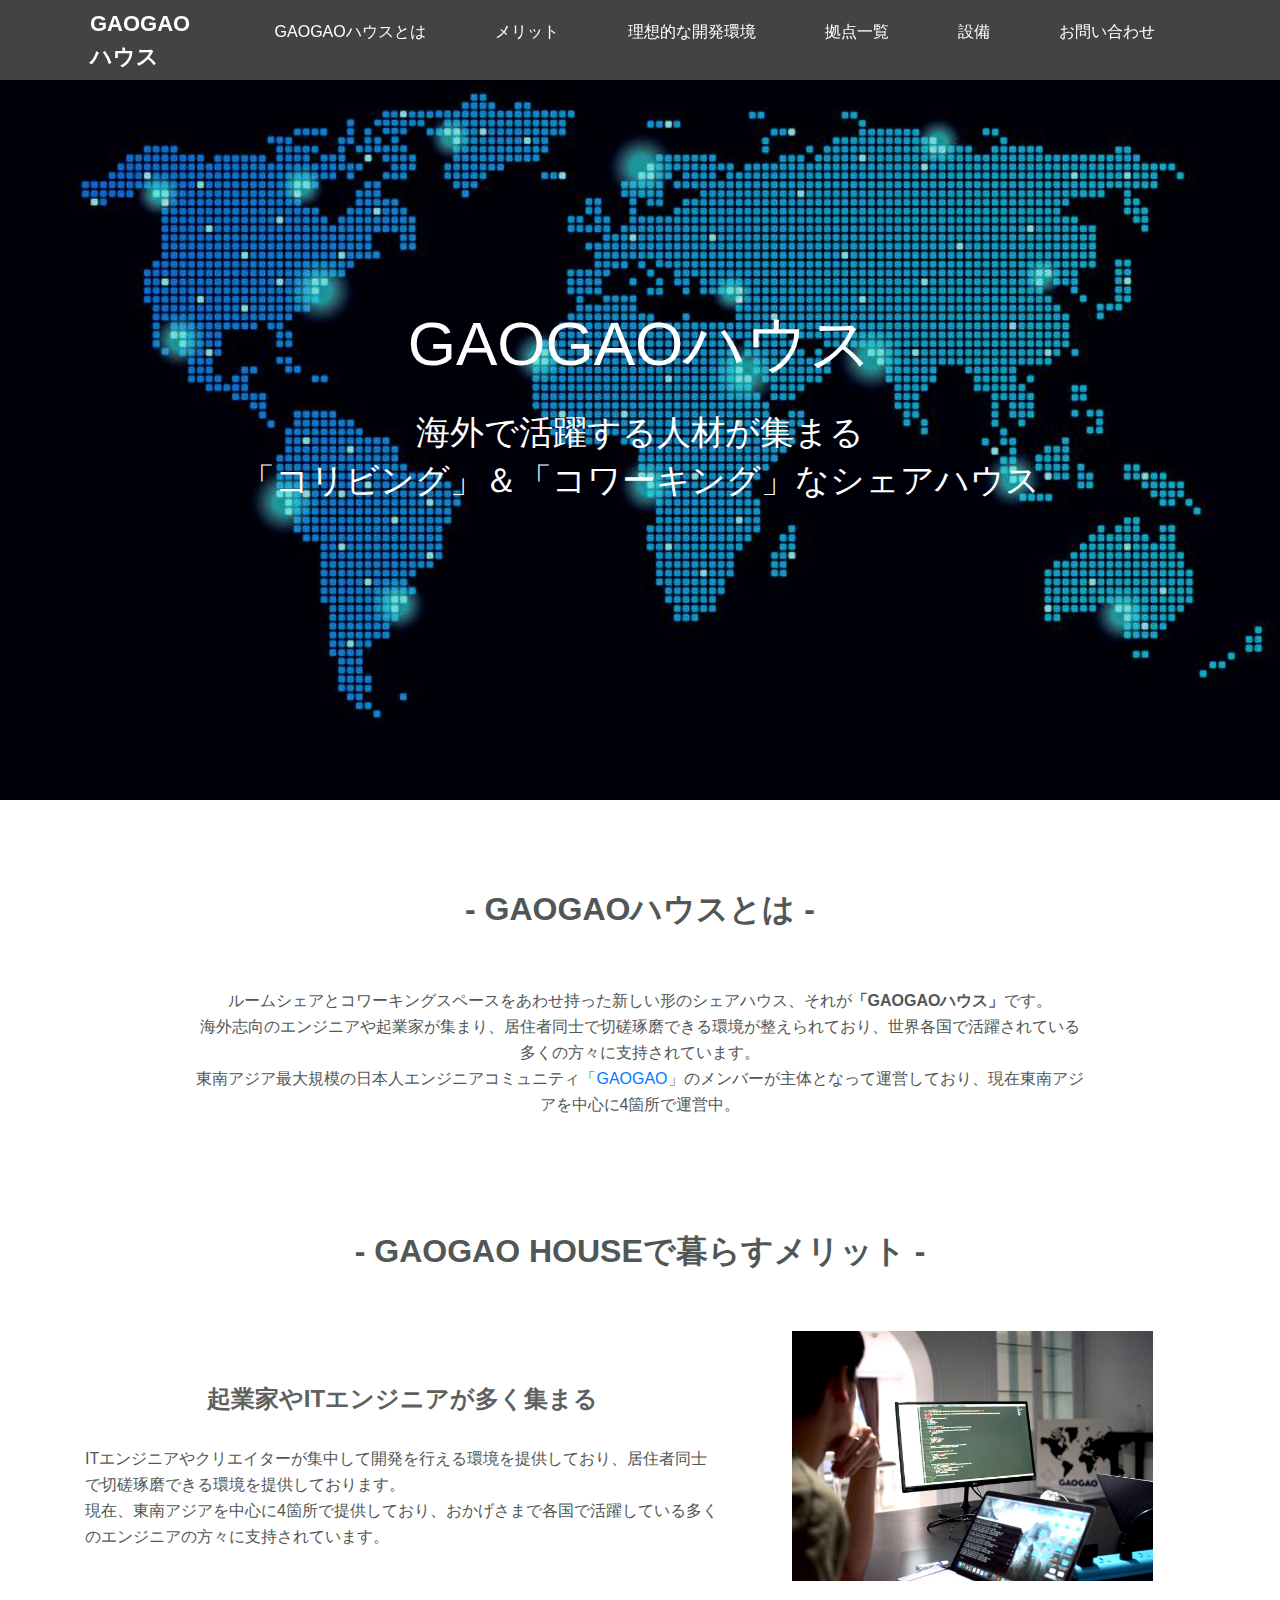
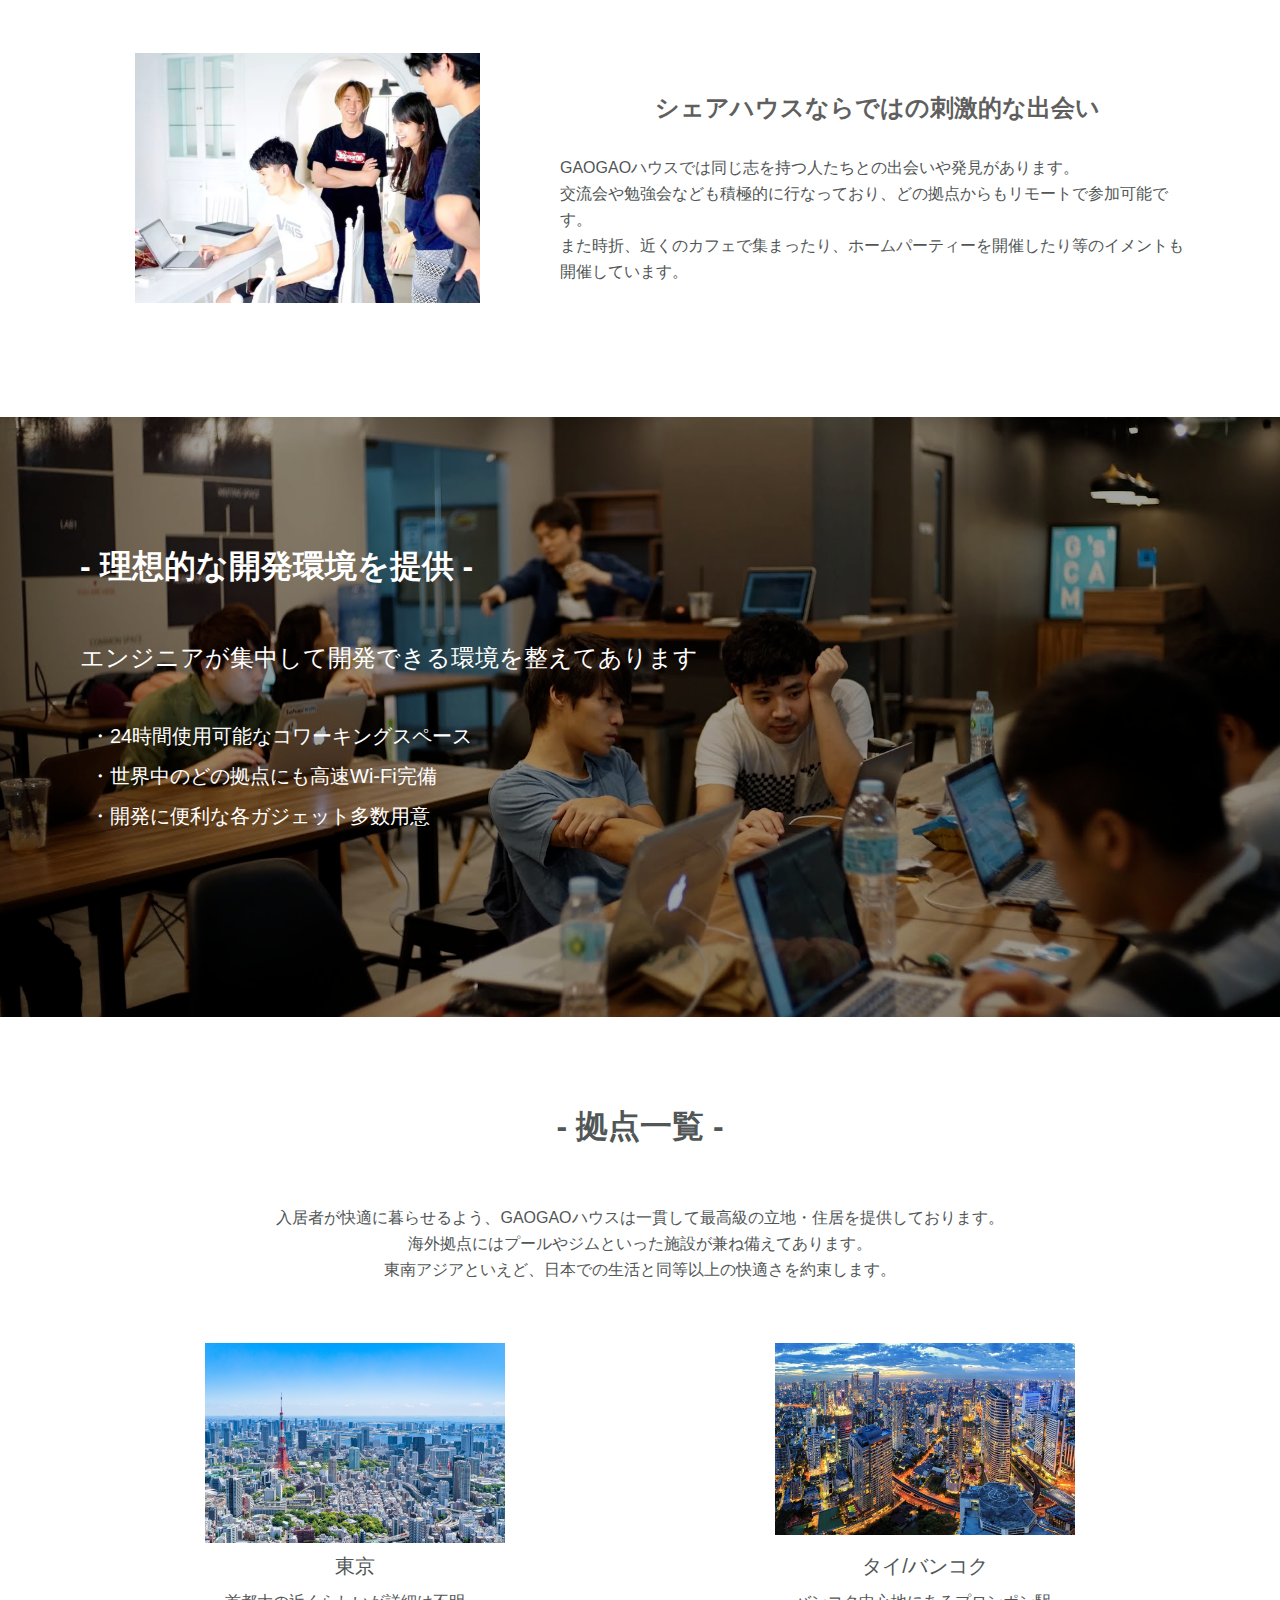
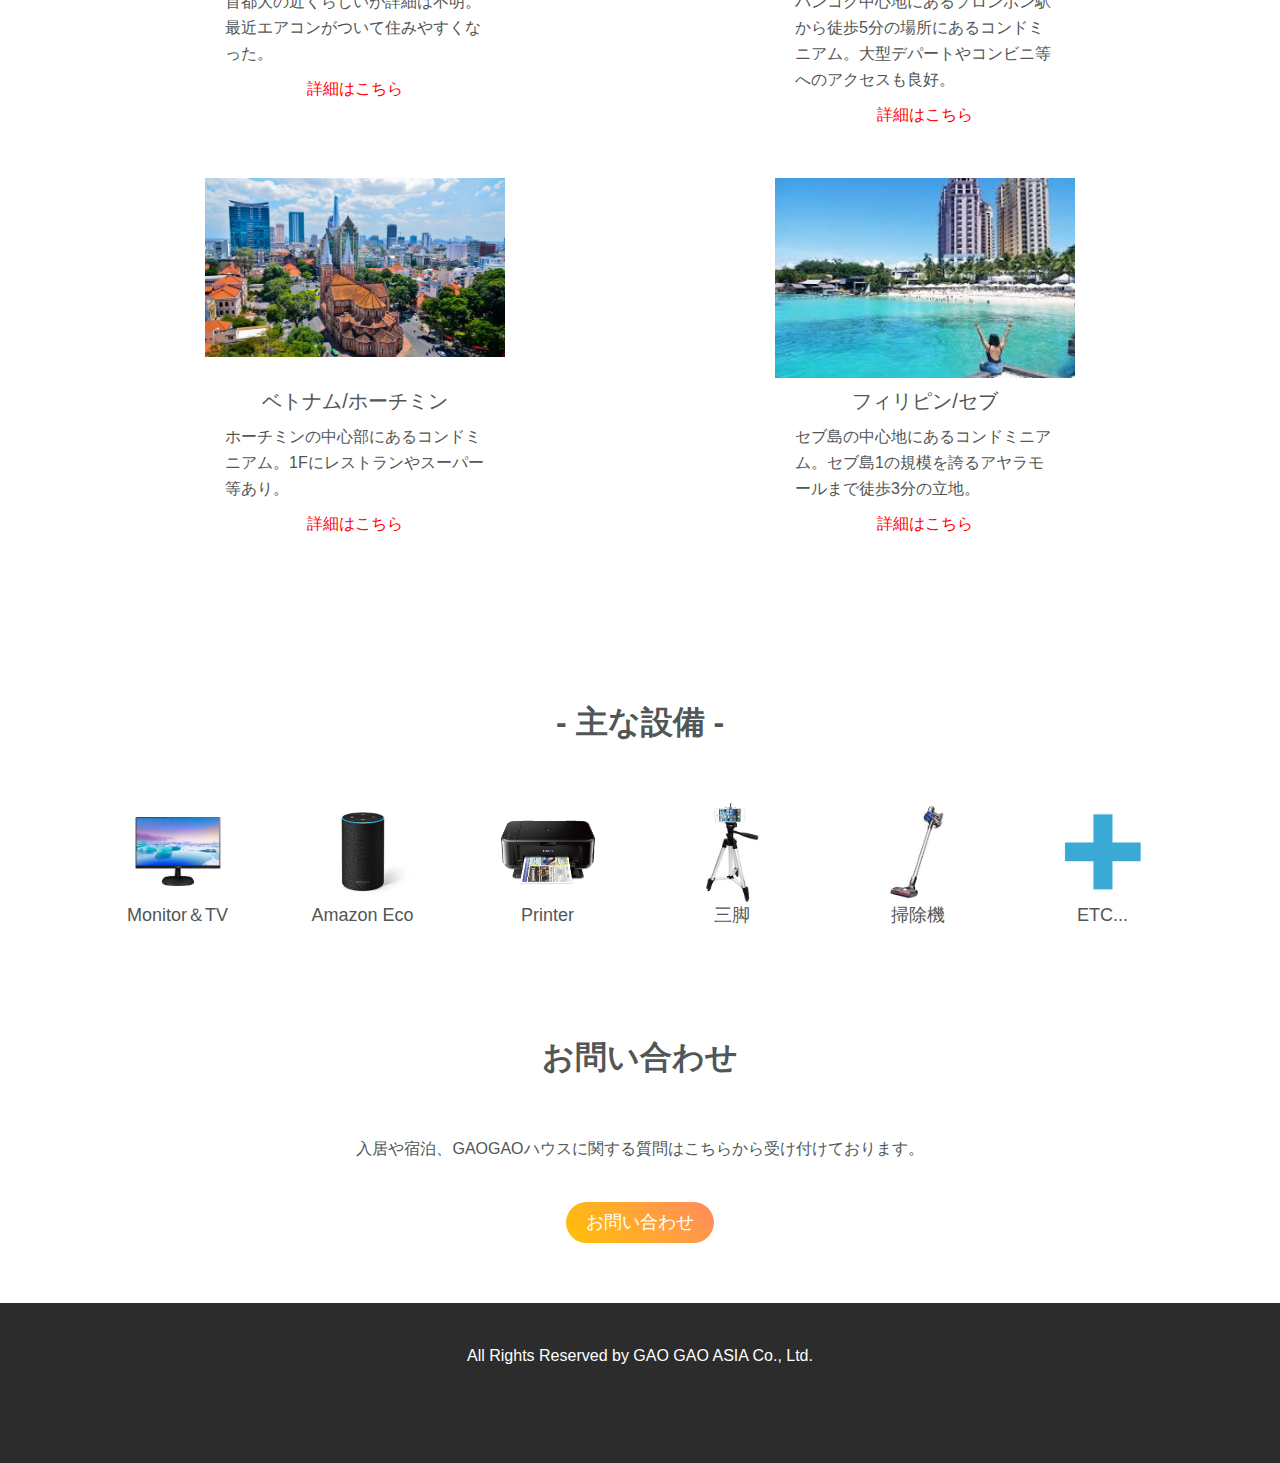
==== index.html @ c2db5b49 "contact-btn-fixed" ====
<!DOCTYPE html>
<html lang="en">
<head>
    <meta charset="UTF-8">
    <meta name="viewport" content="width=device-width, initial-scale=1.0">
    <meta http-equiv="X-UA-Compatible" content="ie=edge">
    <title>Cebu House</title>
    <link rel="stylesheet" href="https://stackpath.bootstrapcdn.com/bootstrap/4.3.1/css/bootstrap.min.css" integrity="sha384-ggOyR0iXCbMQv3Xipma34MD+dH/1fQ784/j6cY/iJTQUOhcWr7x9JvoRxT2MZw1T" crossorigin="anonymous">
    <link rel="stylesheet" href="css/style.css">
</head>
<body>
    <main>
        <!-- header-nav -->
        <div class="header-nav">
            <div class="nav-wrapper">
                <div class="header-logo">
                    <a class="header-nav-title" href="/portfolio">GAOGAOハウス</a>
                </div>
                <div class="header-menu-box">
                    <ul class="header-menu">
                        <li>
                            <a class="nav-link" href="#gaogao">GAOGAOハウスとは</a>
                        </li>
                        <li>
                            <a class="nav-link" href="#merit">メリット</a>
                        </li>
                        <li>
                            <a class="nav-link" href="#ideal-env">理想的な開発環境</a>
                        </li>
                        <li>
                            <a class="nav-link" href="#base-list">拠点一覧</a>
                        </li>
                        <li>
                            <a class="nav-link" href="#equipments">設備</a>
                        </li>
                        <li>
                            <a class="nav-link" href="#contact">お問い合わせ</a>
                        </li>
                    </ul>
                </div>
                <div class="hamburger" id="js-hamburger">
                    <span class="hamburger__line hamburger__line--1"></span>
                    <span class="hamburger__line hamburger__line--2"></span>
                    <span class="hamburger__line hamburger__line--3"></span>
                </div>
            </div>
            <div class="hamburger-menu">
                <nav class="global-nav">
                    <ul class="global-nav__list">
                        <li class="global-nav__item"><a class="nav-link" style="color: white;" href="#gaogao">GAOGAOハウスとは</a></li>
                        <li class="global-nav__item"><a class="nav-link" style="color: white;" href="#merit">メリット</a></li>
                        <li class="global-nav__item"><a class="nav-link" style="color: white;" href="#ideal-env">理想的な開発環境</a></li>
                        <li class="global-nav__item"><a class="nav-link" style="color: white;" href="#base-list">拠点一覧</a></li>
                        <li class="global-nav__item"><a class="nav-link" style="color: white;" href="#equipments">設備</a></li>
                        <li class="global-nav__item"><a class="nav-link" style="color: white;" href="#contact">お問い合わせ</a></li>
                    </ul>
                </nav>
                <div class="black-bg" id="js-black-bg"></div>
            </div>
        </div>
    <!---------------- ハンバーガーメニュー ------------------>
        
    <!---------------- header ------------------>
        <header id="top">
            <div class="header-wrapper">
                <div class="header-wrapper_box">
                    <h1 class="h1-title">GAOGAOハウス</h1>
                    <p class="top-subtitle1">海外で活躍する人材が集まる</p>
                    <p class="top-subtitle2">「コリビング」＆「コワーキング」なシェアハウス</p>
                </div>
            </div>
        </header>

    <!-- GAOGAOハウスとは -->
        <section id="gaogao">
            <div class="container">
                <h2 class="h2-title">- GAOGAOハウスとは -</h2>
                    <div class="gaogao-box">
                        <p class="gaogao-desc">ルームシェアとコワーキングスペースをあわせ持った新しい形のシェアハウス、それが<span class="bold">「GAOGAOハウス」</span>です。</p>
                        <p class="gaogao-desc">海外志向のエンジニアや起業家が集まり、居住者同士で切磋琢磨できる環境が整えられており、世界各国で活躍されている多くの方々に支持されています。</p>
                        <p class="mb-4 gaogao-desc">東南アジア最大規模の日本人エンジニアコミュニティ「<a target="blank" href="#">GAOGAO</a>」のメンバーが主体となって運営しており、現在東南アジアを中心に4箇所で運営中。</p>
                    </div>
            </div>
        </section>

    <!-- メリット -->
        <section id="merit">
            <div class="container">
                <h2 class="h2-title">- GAOGAO HOUSEで暮らすメリット -</h2>
                <div class="">
                    <div class="row pb-4 mb-4">
                        <div class="col-12 col-md-12 col-lg-6 col-xl-7 order-2 order-md-1 merit-desc">
                            <h3 class="h3-title">起業家やITエンジニアが多く集まる</h3>
                            <p class="">ITエンジニアやクリエイターが集中して開発を行える環境を提供しており、居住者同士で切磋琢磨できる環境を提供しております。</p>
                            <p class="">現在、東南アジアを中心に4箇所で提供しており、おかげさまで各国で活躍している多くのエンジニアの方々に支持されています。</p>
                        </div>
                        <img class="col-12 col-md-12 col-lg-6 col-xl-5 order-1 order-md-1 merit-img" src="image/member/pc_cool.png" height="10%" width="10%" alt=""> 
                    </div>

                    <div class="row pt-4 pb-4">
                        <img class="col-12 col-md-12 col-lg-6 col-xl-5 order-1 order-md-1 merit-img" src="image/member/friends.png" height="10%" width="10%" alt="">
                        <div class="col-12 col-md-12 col-lg-6 col-xl-7 order-2 order-md-1 merit-desc">
                            <h3 class="h3-title">シェアハウスならではの刺激的な出会い</h3>
                            <p class="">GAOGAOハウスでは同じ志を持つ人たちとの出会いや発見があります。</p>
                            <p class="">交流会や勉強会なども積極的に行なっており、どの拠点からもリモートで参加可能です。</p>
                            <p>また時折、近くのカフェで集まったり、ホームパーティーを開催したり等のイメントも開催しています。</p>
                        </div>
                    </div>
                </div>
            </div>
        </section>

    <!-- 理想的な開発環境 -->
        <section id="ideal-env" class="ideal">
            <div class="container">
                <div class="ideal_box">
                    <h2 class="h2-title c-white ideal_box_left">- 理想的な開発環境を提供 -</h2>
                    <p class="ideal_box_subtitle c-white">エンジニアが集中して開発できる環境を整えてあります</p>
                    <ul class="ideal_box_ul">
                        <li class="c-white">・24時間使用可能なコワーキングスペース</li>
                        <li class="c-white">・世界中のどの拠点にも高速Wi-Fi完備</li>
                        <li class="c-white">・開発に便利な各ガジェット多数用意</li>
                    </ul>
                </div>
            </div>
        </section>

    <!-- base list -->
        <section id="base-list">
            <div class="container">
                <h2 class="h2-title">- 拠点一覧 -</h2>
                <div class="base-desc-box">
                    <p>入居者が快適に暮らせるよう、GAOGAOハウスは一貫して最高級の立地・住居を提供しております。</p>
                    <p>海外拠点にはプールやジムといった施設が兼ね備えてあります。</p>
                    <p>東南アジアといえど、日本での生活と同等以上の快適さを約束します。</p>
                </div>
                <div class="base-wrapper row">
                    <div class="base-container col-lg-6">
                        <div class="image-wrapper">
                            <img src="image/seesight/tokyo2.jpg" width="300px" alt="tokyo">
                        </div>
                        <div class="district-wrapper"> 
                            <p class="district-wrapper_country">東京</p>
                            <p class="district-wrapper_desc">首都大の近くらしいが詳細は不明。最近エアコンがついて住みやすくなった。</p>
                            <a target="blank" href="https://gaogao.asia/share-house/" class="district-wrapper_url">詳細はこちら</a>
                        </div>
                    </div>
                    <div class="base-container col-lg-6">
                        <div class="image-wrapper">
                            <img src="image/seesight/bangkok.jpg" width="300px" alt="bangkok">
                        </div>
                        <div class="district-wrapper"> 
                            <p class="district-wrapper_country">タイ/バンコク</p>
                            <p class="district-wrapper_desc">バンコク中心地にあるプロンポン駅から徒歩5分の場所にあるコンドミニアム。大型デパートやコンビニ等へのアクセスも良好。</p>
                            <a target="blank" href="https://gaogao.asia/share-house/" class="district-wrapper_url">詳細はこちら</a>
                        </div>
                    </div>
                    <div class="base-container col-lg-6">
                        <div class="image-wrapper">
                            <img src="image/seesight/vietnum.jpg" width="300px" alt="hotimin">
                        </div>
                        <div class="district-wrapper"> 
                            <p class="district-wrapper_country">ベトナム/ホーチミン</p>
                            <p class="district-wrapper_desc">ホーチミンの中心部にあるコンドミニアム。1Fにレストランやスーパー等あり。</p>
                            <a target="blank" href="https://gaogao.asia/2019/03/22/3601/" class="district-wrapper_url">詳細はこちら</a>
                        </div>
                    </div>
                    <div class="base-container col-lg-6">
                        <div class="image-wrapper">
                            <img src="image/seesight/cebu.jpg" width="300px" alt="cebu">
                        </div>
                        <div class="district-wrapper"> 
                            <p class="district-wrapper_country">フィリピン/セブ</p>
                            <p class="district-wrapper_desc">セブ島の中心地にあるコンドミニアム。セブ島1の規模を誇るアヤラモールまで徒歩3分の立地。</p>
                            <a target="blank" href="https://gaogao.asia/share-house/" class="district-wrapper_url">詳細はこちら</a>
                        </div>
                    </div>
                </div>
            </div>
        </section>

    <!-- Equipments -->
        <section id="equipments">
            <div class="container">
                <h2 class="h2-title">- 主な設備 -</h2>
                <div class="equipments-wrapper">
                    <div class="equipments-wrapper_box">
                        <img class="equipments-wrapper_box_img" src="image/equipments/monitor.jpg" alt="">
                        <p class="equipments-wrapper_box_title">Monitor＆TV</p>
                    </div>
                    <div class="equipments-wrapper_box">
                        <img class="equipments-wrapper_box_img" src="image/equipments/amazon.jpg" alt="">
                        <p class="equipments-wrapper_box_title">Amazon Eco</p>
                    </div>
                    <div class="equipments-wrapper_box">
                        <img class="equipments-wrapper_box_img" src="image/equipments/printer.jpg" alt="">
                        <p class="equipments-wrapper_box_title">Printer</p>
                    </div>
                    <div class="equipments-wrapper_box">
                        <img class="equipments-wrapper_box_img" src="image/equipments/sankyaku.jpeg" alt="">
                        <p class="equipments-wrapper_box_title">三脚</p>
                    </div>
                    <div class="equipments-wrapper_box">
                        <img class="equipments-wrapper_box_img" src="image/equipments/soujiki.jpeg" alt="">
                        <p class="equipments-wrapper_box_title">掃除機</p>
                    </div>
                    <div class="equipments-wrapper_box">
                        <img class="equipments-wrapper_box_img" src="image/equipments/plus.png" alt="">
                        <p class="equipments-wrapper_box_title">ETC...</p>
                    </div>
                </div>
            </div>
        </section>

        <!-- お問い合わせ -->
        <section id="contact">
            <div class="container">
                <h2 class="h2-title">お問い合わせ</h2>
                <p>入居や宿泊、GAOGAOハウスに関する質問はこちらから受け付けております。</p>
                <div class="contact-button-box">
                    <a class="contact_btn" target="_blank" href="#">お問い合わせ</a>
                </div>
            </div>
        </section>
        <div class="contact_fixed">
            <a class="contact_fixed_btn" target="_blank" href="#">入居のお問い合わせはこちら</a>
        </div>
    </main>
    <footer class="footer" data-background-color="black">
        <div class="footer_container">
            <p class="footer_container_copyright">All Rights Reserved by GAO GAO ASIA Co., Ltd.</p>
            <img src="#" alt="">
        </div>
    </footer>
<script src="https://ajax.googleapis.com/ajax/libs/jquery/3.4.1/jquery.min.js"></script>
<script src="js/hamburger.js"></script>
<script src="js/scroll.js" type="text/javascript"></script>
</body>
</html>
---- css/style.css ----
@charset "UTF-8";
/*----------------------------------------------------------------------

	MASTER STYLESHEET

-----------------------------------------------------------------------*/
/*---------common-----------*/
html, html a, body {
  font-family: 'Poppins', sans-serif; }

p {
  color: #515656;
  line-height: 26px;
  margin: 0; }

ul {
  list-style: none; }

.h2-title {
  color: #515656;
  text-align: center;
  font-size: 32px;
  font-weight: 600;
  margin-top: 90px;
  margin-bottom: 60px; }
  @media (max-width: 667px) {
    .h2-title {
      font-size: 26px;
      margin-top: 60px;
      margin-bottom: 40px; } }

.h3-title {
  text-align: center;
  color: #5f5f5f;
  font-size: 24px;
  font-weight: 600;
  padding: 24px 10px; }
  @media (max-width: 667px) {
    .h3-title {
      font-size: 18px; } }

.bold {
  font-weight: bold; }

#gaogao,
#merit,
#base-list,
#equipments,
#contact {
  margin-top: -80px;
  padding-top: 80px; }

/*---------ハンバーガーメニュー-----------*/
.global-nav {
  display: block;
  position: fixed;
  right: -320px;
  top: 0;
  width: 300px;
  height: 100vh;
  padding-top: 40px;
  background-color: gray;
  opacity: 0.8;
  transition: all .6s;
  z-index: 200;
  overflow-y: auto; }

.global-nav__list {
  margin: 0;
  padding: 0;
  list-style: none; }

.global-nav__item {
  color: #FFF;
  text-align: center;
  padding: 0 14px; }

.global-nav__item a {
  display: block;
  padding: 8px 0;
  border-bottom: 1px solid #eee;
  text-decoration: none;
  color: #111; }

.global-nav__item a:hover {
  background-color: #eee; }

.hamburger {
  display: none; }
  @media (max-width: 667px) {
    .hamburger {
      display: block;
      position: absolute;
      right: 20px;
      top: 10px;
      width: 40px;
      height: 40px;
      cursor: pointer;
      z-index: 300; } }

.hamburger__line {
  position: absolute;
  left: 11px;
  width: 25px;
  height: 1px;
  background-color: #FFF;
  transition: all .6s; }

.hamburger__line--1 {
  top: 12px; }

.hamburger__line--2 {
  top: 20px; }

.hamburger__line--3 {
  top: 28px; }

.black-bg {
  position: fixed;
  left: 0;
  top: 0;
  width: 100vw;
  height: 100vh;
  z-index: 100;
  background-color: #000;
  opacity: 0;
  visibility: hidden;
  transition: all .6s;
  cursor: pointer; }

/* 表示された時用のCSS */
.nav-open .global-nav {
  right: 0;
  display: none; }
  @media (max-width: 667px) {
    .nav-open .global-nav {
      display: block; } }

.nav-open .black-bg {
  opacity: .8;
  visibility: visible; }

.nav-open .hamburger__line--1 {
  transform: rotate(45deg);
  top: 20px; }

.nav-open .hamburger__line--2 {
  width: 0;
  left: 50%; }

.nav-open .hamburger__line--3 {
  transform: rotate(-45deg);
  top: 20px; }

/* -------header-nav------------- */
.header-nav {
  position: fixed;
  z-index: 10;
  width: 100%;
  background-color: rgba(95, 95, 95, 0.7); }

.nav-wrapper {
  width: 1100px;
  height: 80px;
  position: relative;
  margin: 0 auto;
  display: grid;
  grid-template-columns: 1fr 9fr; }
  @media (max-width: 667px) {
    .nav-wrapper {
      width: 100%;
      height: 60px;
      display: block;
      grid-template-columns: none;
      padding-top: 0; } }

.header-logo {
  margin: auto; }
  @media (max-width: 667px) {
    .header-logo {
      padding: 15px 0 0 20px; } }

.header-nav-title {
  font-size: 22px;
  text-decoration: none;
  font-weight: bold;
  color: #fff; }

.header-menu-box {
  margin: auto 0; }
  @media (max-width: 667px) {
    .header-menu-box {
      display: none; } }

.header-menu {
  display: flex;
  justify-content: space-around; }
  .header-menu li a {
    text-decoration: none;
    color: #fff; }
    .header-menu li a:hover {
      color: orange; }

/*---------header-----------*/
.header-wrapper {
  position: relative;
  min-height: 800px;
  max-height: 1050px;
  z-index: 0;
  top: 0;
  background-image: url("../image/map/map8.jpg");
  background-size: cover; }
  @media (max-width: 667px) {
    .header-wrapper {
      min-height: 667px;
      width: 100%;
      background-image: url("../image/map/map12.png");
      background-size: cover; } }
  .header-wrapper_box {
    position: absolute;
    color: #FFF;
    top: 50%;
    left: 50%;
    -webkit-transform: translate(-50%, -50%);
    transform: translate(-50%, -50%);
    text-align: center;
    padding: 0 15px;
    width: 100%;
    max-width: 880px; }
  .header-wrapper .h1-title {
    font-size: 62px;
    color: #fff;
    margin-bottom: 38px; }
    @media (max-width: 667px) {
      .header-wrapper .h1-title {
        font-size: 38px;
        margin-bottom: 20px; } }
  .header-wrapper .top-subtitle1 {
    font-size: 34px;
    color: #FFF;
    margin-bottom: 22px; }
    @media (max-width: 667px) {
      .header-wrapper .top-subtitle1 {
        font-size: 21px;
        margin-bottom: 4px; } }
  .header-wrapper .top-subtitle2 {
    font-size: 34px;
    color: #FFF; }
    @media (max-width: 667px) {
      .header-wrapper .top-subtitle2 {
        font-size: 21px; } }

/*---------Footer-----------*/
.footer {
  background-color: #2c2c2c;
  text-align: center;
  height: 160px;
  position: relative;
  margin: auto 0;
  margin-top: 60px; }
  .footer_container {
    position: absolute;
    top: 40px;
    left: 0;
    right: 0; }
    .footer_container_copyright {
      color: #fff; }

.contact_fixed {
  display: none; }
  @media (max-width: 667px) {
    .contact_fixed {
      display: block; } }
  .contact_fixed_btn {
    display: none;
    z-index: 10;
    font-size: 18px;
    text-align: center;
    padding: 7px 20px;
    margin-bottom: 5px;
    border-radius: 25px;
    text-decoration: none;
    color: #FFF;
    background-image: -webkit-linear-gradient(45deg, #FFC107 0%, #ff8b5f 100%);
    background-image: linear-gradient(45deg, #FFC107 0%, #ff8b5f 100%);
    transition: .4s; }
    @media (max-width: 667px) {
      .contact_fixed_btn {
        display: block;
        position: fixed;
        bottom: 10px;
        right: 40px;
        left: 40px; } }

/*---------GAOGAOハウスとは？-----------*/
.gaogao-box {
  margin: 0 auto;
  text-align: -webkit-center;
  width: 80%; }
  @media (max-width: 667px) {
    .gaogao-box {
      width: auto; } }

@media (max-width: 667px) {
  .gaogao-desc {
    text-align: left; } }

/*---------メリット-----------*/
.merit-desc {
  margin: auto 0; }
  .merit-desc p {
    text-align: left; }

.merit-img {
  border-radius: 2px;
  height: 250px;
  width: auto;
  object-fit: contain; }
  @media (max-width: 667px) {
    .merit-img {
      padding: 0;
      height: 275px; } }

.ideal {
  margin-top: 90px;
  background-image: url("../image/member/asakatsu2.png");
  height: 600px;
  background-size: cover;
  position: relative;
  text-align: left; }
  @media (max-width: 667px) {
    .ideal {
      height: 400px; } }
  .ideal_box {
    position: absolute;
    top: 40px;
    left: 80px;
    text-align: -webkit-left; }
    @media (max-width: 667px) {
      .ideal_box {
        text-align: -webkit-center;
        top: 0;
        left: 0;
        right: 0;
        padding: 0 15px; } }
    .ideal_box_left {
      text-align: left; }
      @media (max-width: 667px) {
        .ideal_box_left {
          text-align: center; } }
    .ideal_box_subtitle {
      font-size: 24px;
      margin-bottom: 40px; }
      @media (max-width: 667px) {
        .ideal_box_subtitle {
          font-size: 20px; } }
    .ideal_box_ul {
      padding: 5px; }
      @media (max-width: 667px) {
        .ideal_box_ul {
          text-align: left; } }
      .ideal_box_ul li {
        font-size: 20px;
        padding: 5px; }
        @media (max-width: 667px) {
          .ideal_box_ul li {
            font-size: 16px; } }

.c-white {
  color: #FFF; }

/*---------拠点一覧-----------*/
.base-desc-box {
  text-align: center;
  padding-bottom: 20px; }
  @media (max-width: 667px) {
    .base-desc-box {
      text-align: left; } }

.base-wrapper {
  margin-top: 40px; }
  .base-wrapper .base-container {
    padding: 20px auto;
    text-align: -webkit-center; }
    .base-wrapper .base-container .district-wrapper {
      width: 300px;
      height: 225px;
      margin: auto 0;
      padding: 0 20px; }
      .base-wrapper .base-container .district-wrapper_country {
        font-size: 20px;
        margin: 10px auto; }
      .base-wrapper .base-container .district-wrapper_desc {
        font-size: 16px;
        text-align: left;
        margin: 10px auto; }
      .base-wrapper .base-container .district-wrapper_url {
        font: bold;
        color: red;
        margin: 10px auto; }
    .base-wrapper .base-container .image-wrapper {
      width: 300px;
      height: 200px; }

/*---------設備-----------*/
.equipments-wrapper {
  display: grid;
  grid-template-columns: 1fr 1fr 1fr 1fr 1fr 1fr; }
  @media (max-width: 667px) {
    .equipments-wrapper {
      grid-template-columns: 1fr 1fr; } }
  .equipments-wrapper_box {
    text-align: center;
    margin: 0 auto;
    margin-bottom: 20px; }
    .equipments-wrapper_box_img {
      max-width: 100px;
      height: 100px;
      object-fit: contain; }
    .equipments-wrapper_box_title {
      font-size: 18px; }
      @media (max-width: 667px) {
        .equipments-wrapper_box_title {
          font-size: 16px; } }

/*---------お問い合わせ---------*/
#contact {
  text-align: center; }
  @media (max-width: 667px) {
    #contact {
      display: none; } }

.contact_btn {
  font-size: 18px;
  display: inline-block;
  text-align: center;
  margin-top: 40px;
  padding: 7px 20px;
  border-radius: 25px;
  text-decoration: none;
  color: #FFF;
  background-image: -webkit-linear-gradient(45deg, #FFC107 0%, #ff8b5f 100%);
  background-image: linear-gradient(45deg, #FFC107 0%, #ff8b5f 100%);
  transition: .4s; }
  @media (max-width: 667px) {
    .contact_btn {
      margin-top: 20px; } }

/*# sourceMappingURL=style.css.map */
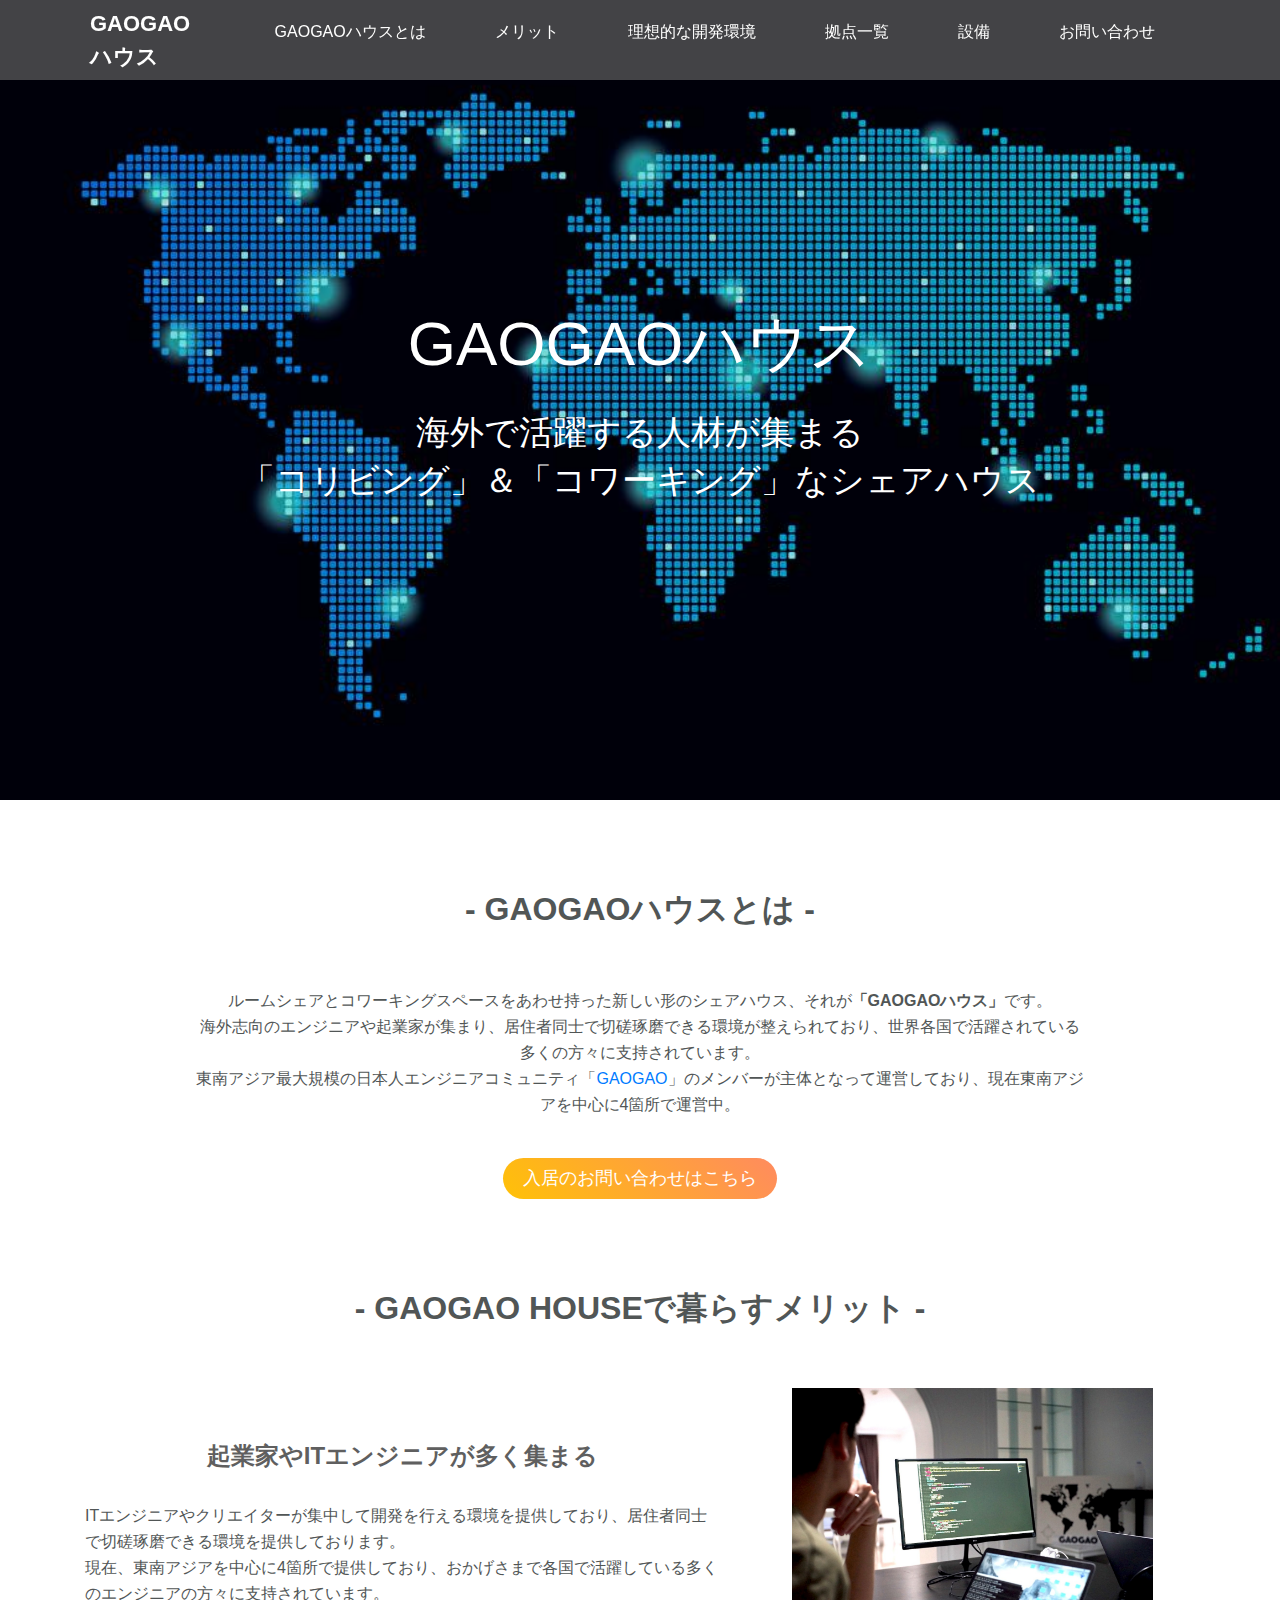
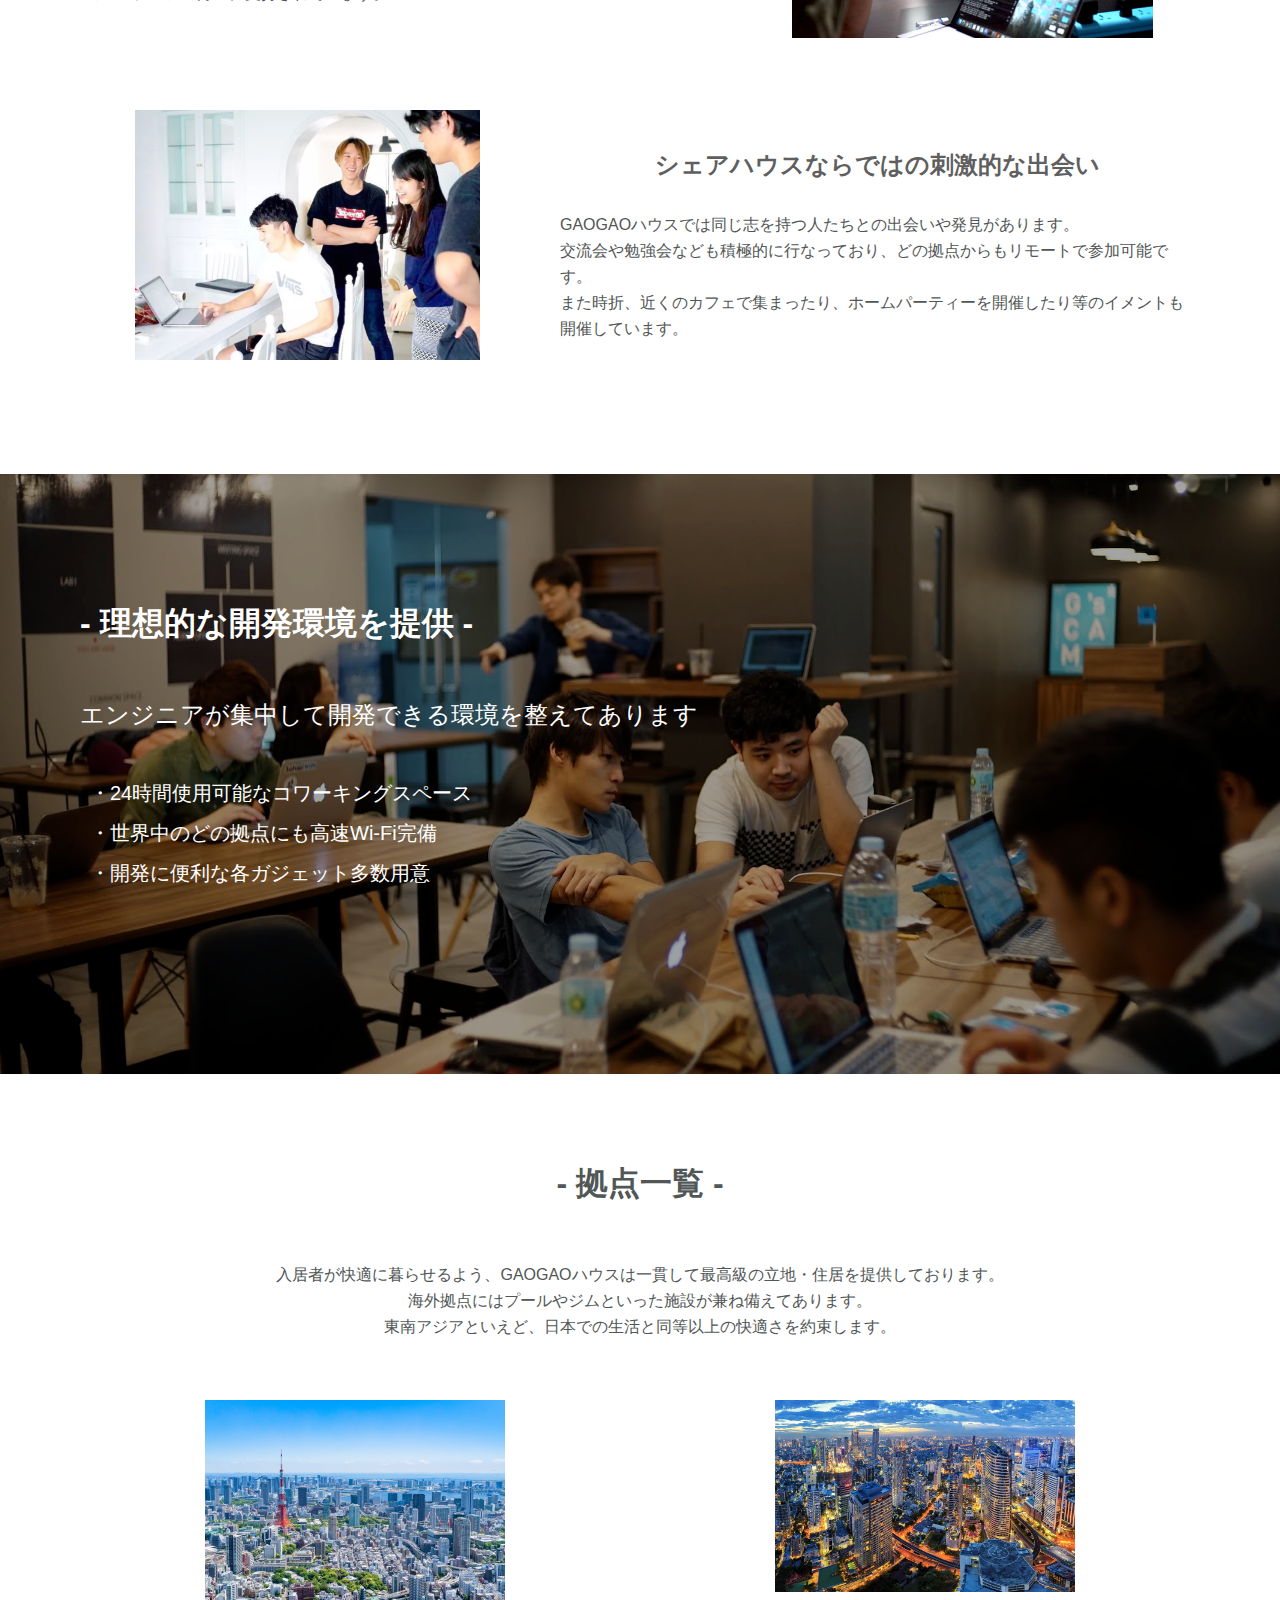
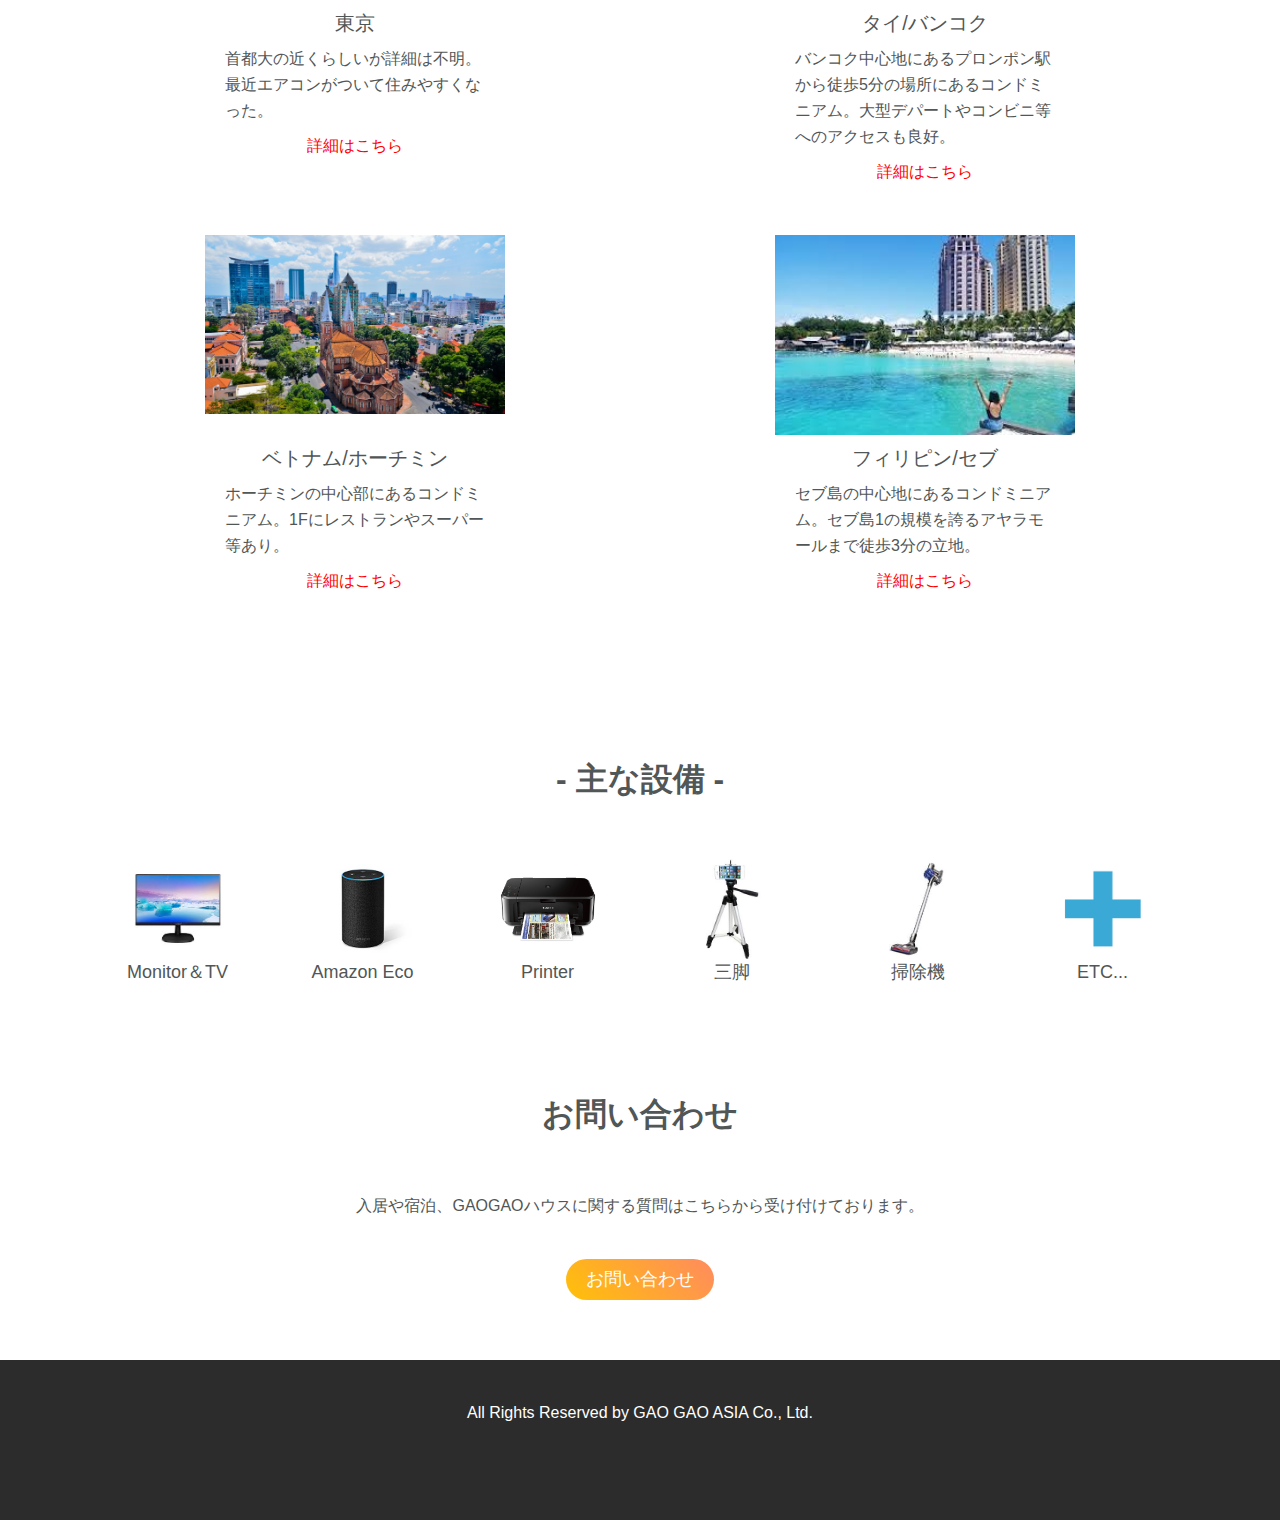
==== commit 47b495f1: "fixed contact-btn" ====
--- a/index.html
+++ b/index.html
@@ -78,7 +78,10 @@
                     <div class="gaogao-box">
                         <p class="gaogao-desc">ルームシェアとコワーキングスペースをあわせ持った新しい形のシェアハウス、それが<span class="bold">「GAOGAOハウス」</span>です。</p>
                         <p class="gaogao-desc">海外志向のエンジニアや起業家が集まり、居住者同士で切磋琢磨できる環境が整えられており、世界各国で活躍されている多くの方々に支持されています。</p>
-                        <p class="mb-4 gaogao-desc">東南アジア最大規模の日本人エンジニアコミュニティ「<a target="blank" href="#">GAOGAO</a>」のメンバーが主体となって運営しており、現在東南アジアを中心に4箇所で運営中。</p>
+                        <p class="gaogao-desc">東南アジア最大規模の日本人エンジニアコミュニティ「<a target="blank" href="#">GAOGAO</a>」のメンバーが主体となって運営しており、現在東南アジアを中心に4箇所で運営中。</p>
+                        <div class="mobile-disappearing">
+                            <a class="contact_btn" target="_blank" href="#">入居のお問い合わせはこちら</a>
+                        </div>
                     </div>
             </div>
         </section>
--- a/css/style.css
+++ b/css/style.css
@@ -305,6 +305,10 @@
   .gaogao-desc {
     text-align: left; } }
 
+@media (max-width: 667px) {
+  .mobile-disappearing {
+    display: none; } }
+
 /*---------メリット-----------*/
 .merit-desc {
   margin: auto 0; }
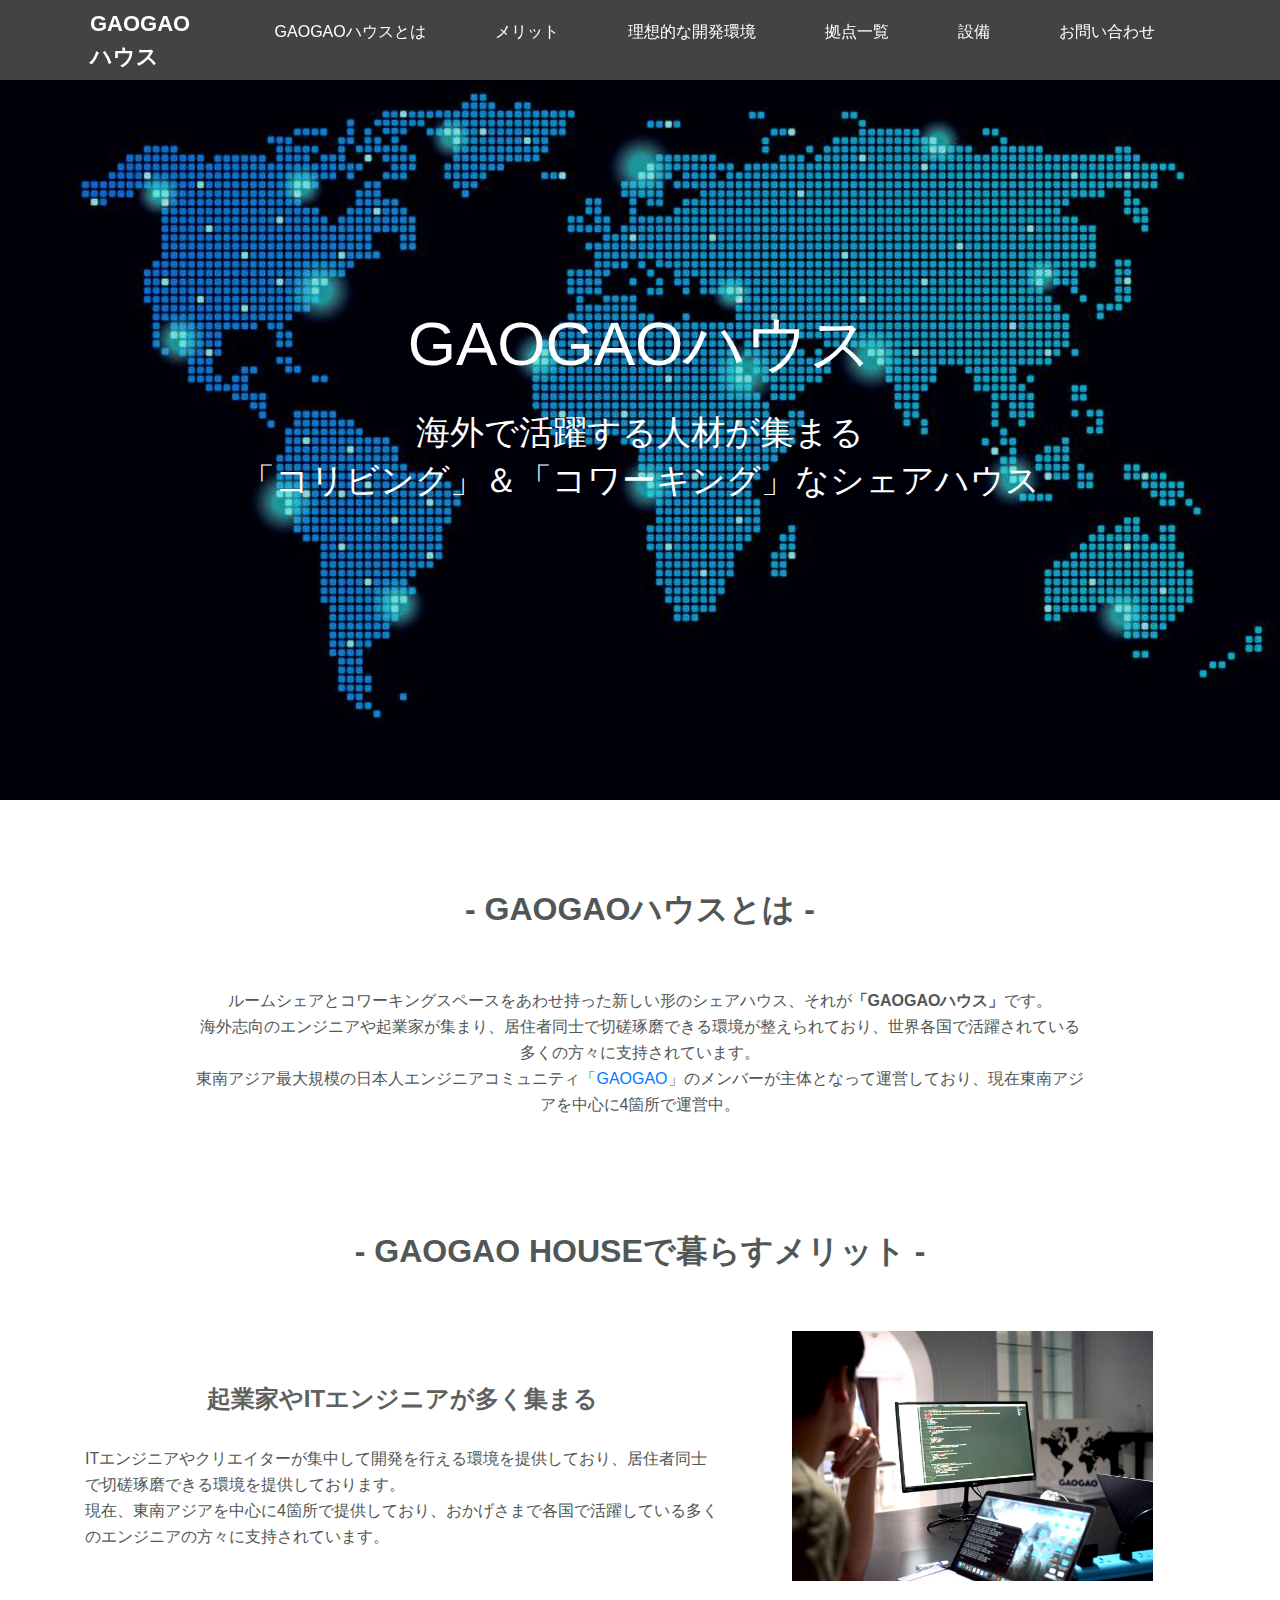
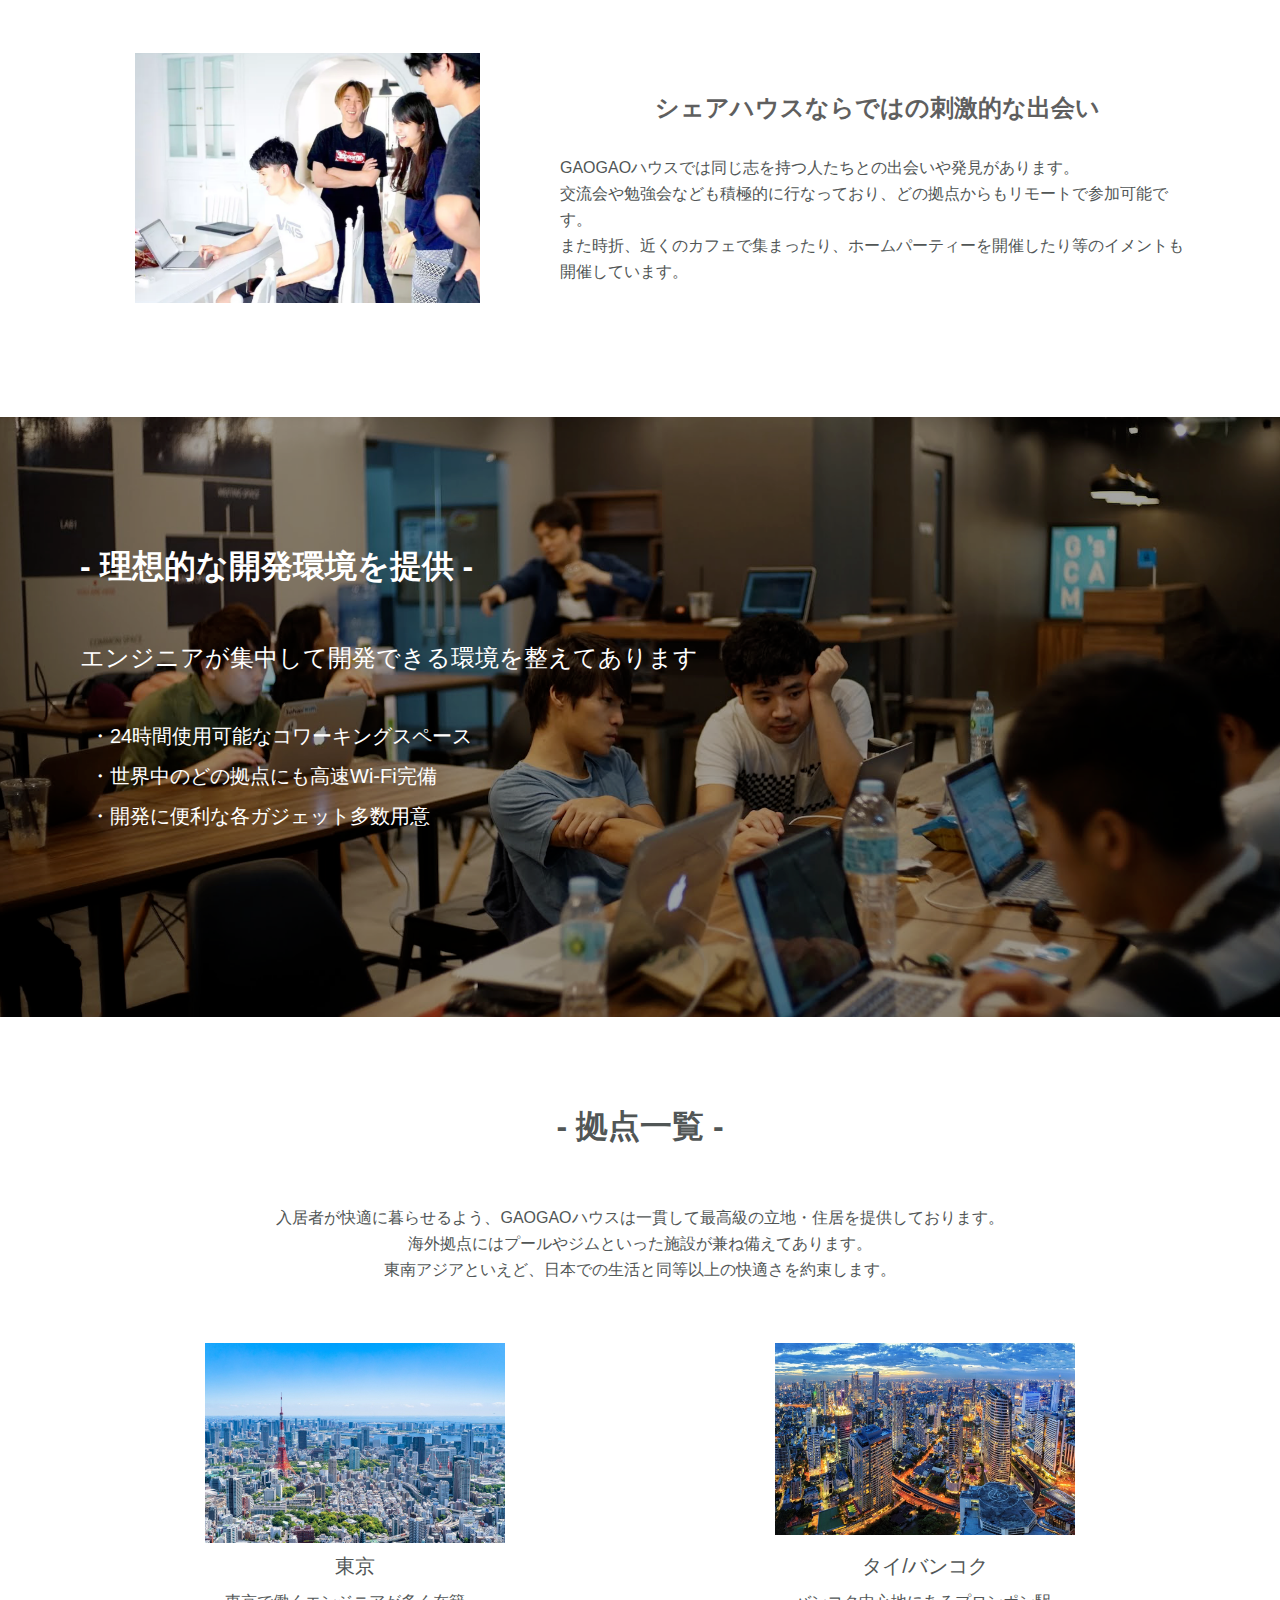
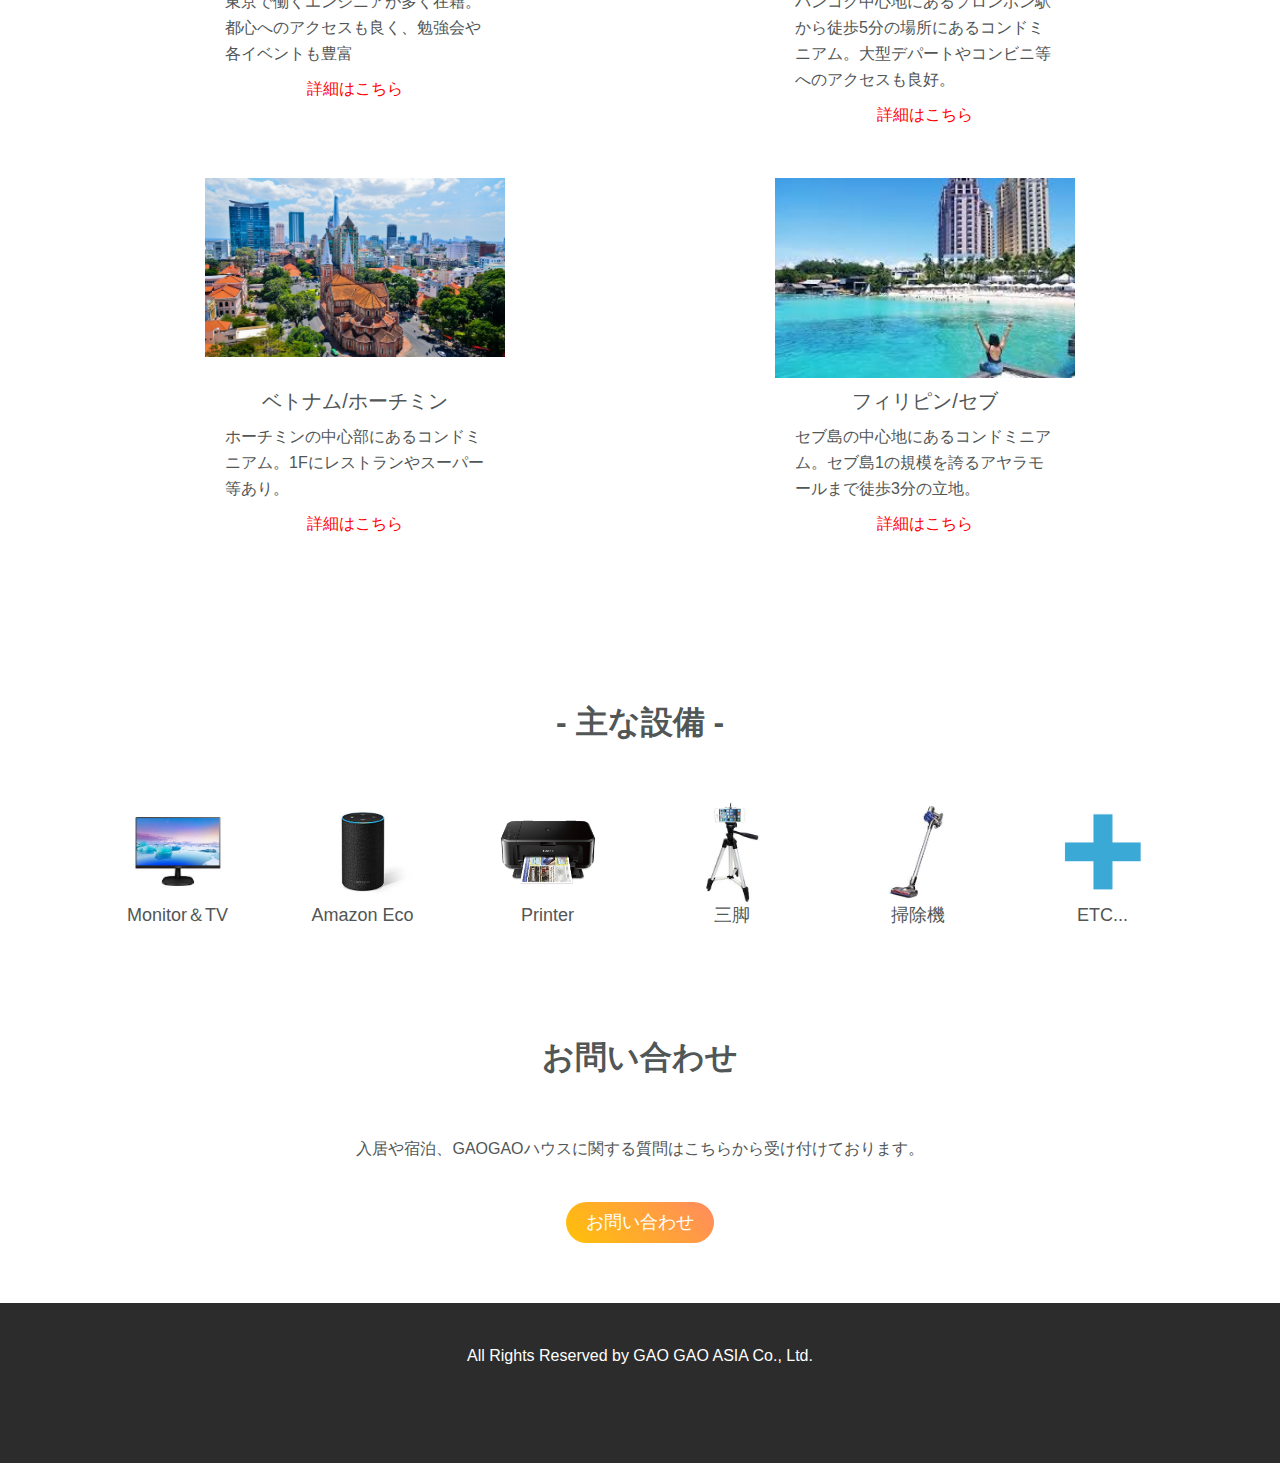
==== commit d6203c14: "seo" ====
--- a/index.html
+++ b/index.html
@@ -3,8 +3,29 @@
 <head>
     <meta charset="UTF-8">
     <meta name="viewport" content="width=device-width, initial-scale=1.0">
-    <meta http-equiv="X-UA-Compatible" content="ie=edge">
-    <title>Cebu House</title>
+    <meta http-equiv="Content-Type" content="text/html; charset=utf-8" />
+    <title>GAOGAOハウス - 海外で活躍する人材が集うシェアハウス</title>
+    <meta name="keywords" content="GAOGAO ガオガオ ガオガオハウス 東南アジア ベトナム ホーチミン タイ バンコク 東京 フィリピン セブ島 勉強会 シェアハウス プログラミング 海外エンジニア ITエンジニア 起業家 リモートエンジニア ノマド 海外就職 " />
+    <meta name="description" content="GAOGAOハウスは世界で活躍するエンジニアや起業家が集まり切磋琢磨できる環境が整えられたシェアハウスです。" />
+    <!-- favicon -->
+    <link rel="icon" href="https://gaogao.asia/wp-content/uploads/2018/04/cropped-favicon_l_white-32x32.png" sizes="32x32" />
+    <link rel="icon" href="https://gaogao.asia/wp-content/uploads/2018/04/cropped-favicon_l_white-192x192.png" sizes="192x192" />
+    <link rel="apple-touch-icon-precomposed" href="https://gaogao.asia/wp-content/uploads/2018/04/cropped-favicon_l_white-180x180.png" />
+    <meta name="msapplication-TileImage" content="https://gaogao.asia/wp-content/uploads/2018/04/cropped-favicon_l_white-270x270.png" />
+    <!-- ogp -->
+    <meta property="og:locale" content="ja" />
+    <meta property="og:type" content="website" />
+    <meta property="og:title" content="GAOGAOハウス - 海外で活躍する人材が集うシェアハウス" />
+    <meta property="og:description" content="GAOGAOハウスは世界で活躍するエンジニアや起業家が集まり切磋琢磨できる環境が整えられたシェアハウスです。" />
+    <meta property="og:url" content="" />
+    <meta property="og:image" content="https://gaogao.asia/wp-content/uploads/2019/01/ogp.jpg" />
+    <meta property="og:site_name" content="GAOGAOハウス - 海外で活躍する人材が集うシェアハウス" />
+    <meta name="twitter:card" content="summary_large_image" />
+    <meta name="twitter:description" content="GAOGAOハウスは世界で活躍するエンジニアや起業家が集まり切磋琢磨できる環境が整えられたシェアハウスです。" />
+    <meta name="twitter:title" content="GAOGAOハウス - 海外で活躍する人材が集うシェアハウス" />
+    <meta name="twitter:site" content="@gaogaoasia" />
+    <meta name="twitter:image" content="https://gaogao.asia/wp-content/uploads/2019/01/ogp.jpg" />
+    <!-- css -->
     <link rel="stylesheet" href="https://stackpath.bootstrapcdn.com/bootstrap/4.3.1/css/bootstrap.min.css" integrity="sha384-ggOyR0iXCbMQv3Xipma34MD+dH/1fQ784/j6cY/iJTQUOhcWr7x9JvoRxT2MZw1T" crossorigin="anonymous">
     <link rel="stylesheet" href="css/style.css">
 </head>
@@ -14,7 +35,7 @@
         <div class="header-nav">
             <div class="nav-wrapper">
                 <div class="header-logo">
-                    <a class="header-nav-title" href="/portfolio">GAOGAOハウス</a>
+                    <a class="header-nav-title" href="/">GAOGAOハウス</a>
                 </div>
                 <div class="header-menu-box">
                     <ul class="header-menu">
@@ -52,7 +73,8 @@
                         <li class="global-nav__item"><a class="nav-link" style="color: white;" href="#ideal-env">理想的な開発環境</a></li>
                         <li class="global-nav__item"><a class="nav-link" style="color: white;" href="#base-list">拠点一覧</a></li>
                         <li class="global-nav__item"><a class="nav-link" style="color: white;" href="#equipments">設備</a></li>
-                        <li class="global-nav__item"><a class="nav-link" style="color: white;" href="#contact">お問い合わせ</a></li>
+    <!------------------ ↓後でお問い合わせ用ページのリンク貼る ------------------------>
+                        <li class="global-nav__item"><a class="nav-link" style="color: white;" href="#contact">お問い合わせ</a></li> 
                     </ul>
                 </nav>
                 <div class="black-bg" id="js-black-bg"></div>
@@ -78,10 +100,7 @@
                     <div class="gaogao-box">
                         <p class="gaogao-desc">ルームシェアとコワーキングスペースをあわせ持った新しい形のシェアハウス、それが<span class="bold">「GAOGAOハウス」</span>です。</p>
                         <p class="gaogao-desc">海外志向のエンジニアや起業家が集まり、居住者同士で切磋琢磨できる環境が整えられており、世界各国で活躍されている多くの方々に支持されています。</p>
-                        <p class="gaogao-desc">東南アジア最大規模の日本人エンジニアコミュニティ「<a target="blank" href="#">GAOGAO</a>」のメンバーが主体となって運営しており、現在東南アジアを中心に4箇所で運営中。</p>
-                        <div class="mobile-disappearing">
-                            <a class="contact_btn" target="_blank" href="#">入居のお問い合わせはこちら</a>
-                        </div>
+                        <p class="mb-4 gaogao-desc">東南アジア最大規模の日本人エンジニアコミュニティ「<a target="blank" href="#">GAOGAO</a>」のメンバーが主体となって運営しており、現在東南アジアを中心に4箇所で運営中。</p>
                     </div>
             </div>
         </section>
@@ -144,7 +163,7 @@
                         </div>
                         <div class="district-wrapper"> 
                             <p class="district-wrapper_country">東京</p>
-                            <p class="district-wrapper_desc">首都大の近くらしいが詳細は不明。最近エアコンがついて住みやすくなった。</p>
+                            <p class="district-wrapper_desc">東京で働くエンジニアが多く在籍。都心へのアクセスも良く、勉強会や各イベントも豊富</p>
                             <a target="blank" href="https://gaogao.asia/share-house/" class="district-wrapper_url">詳細はこちら</a>
                         </div>
                     </div>
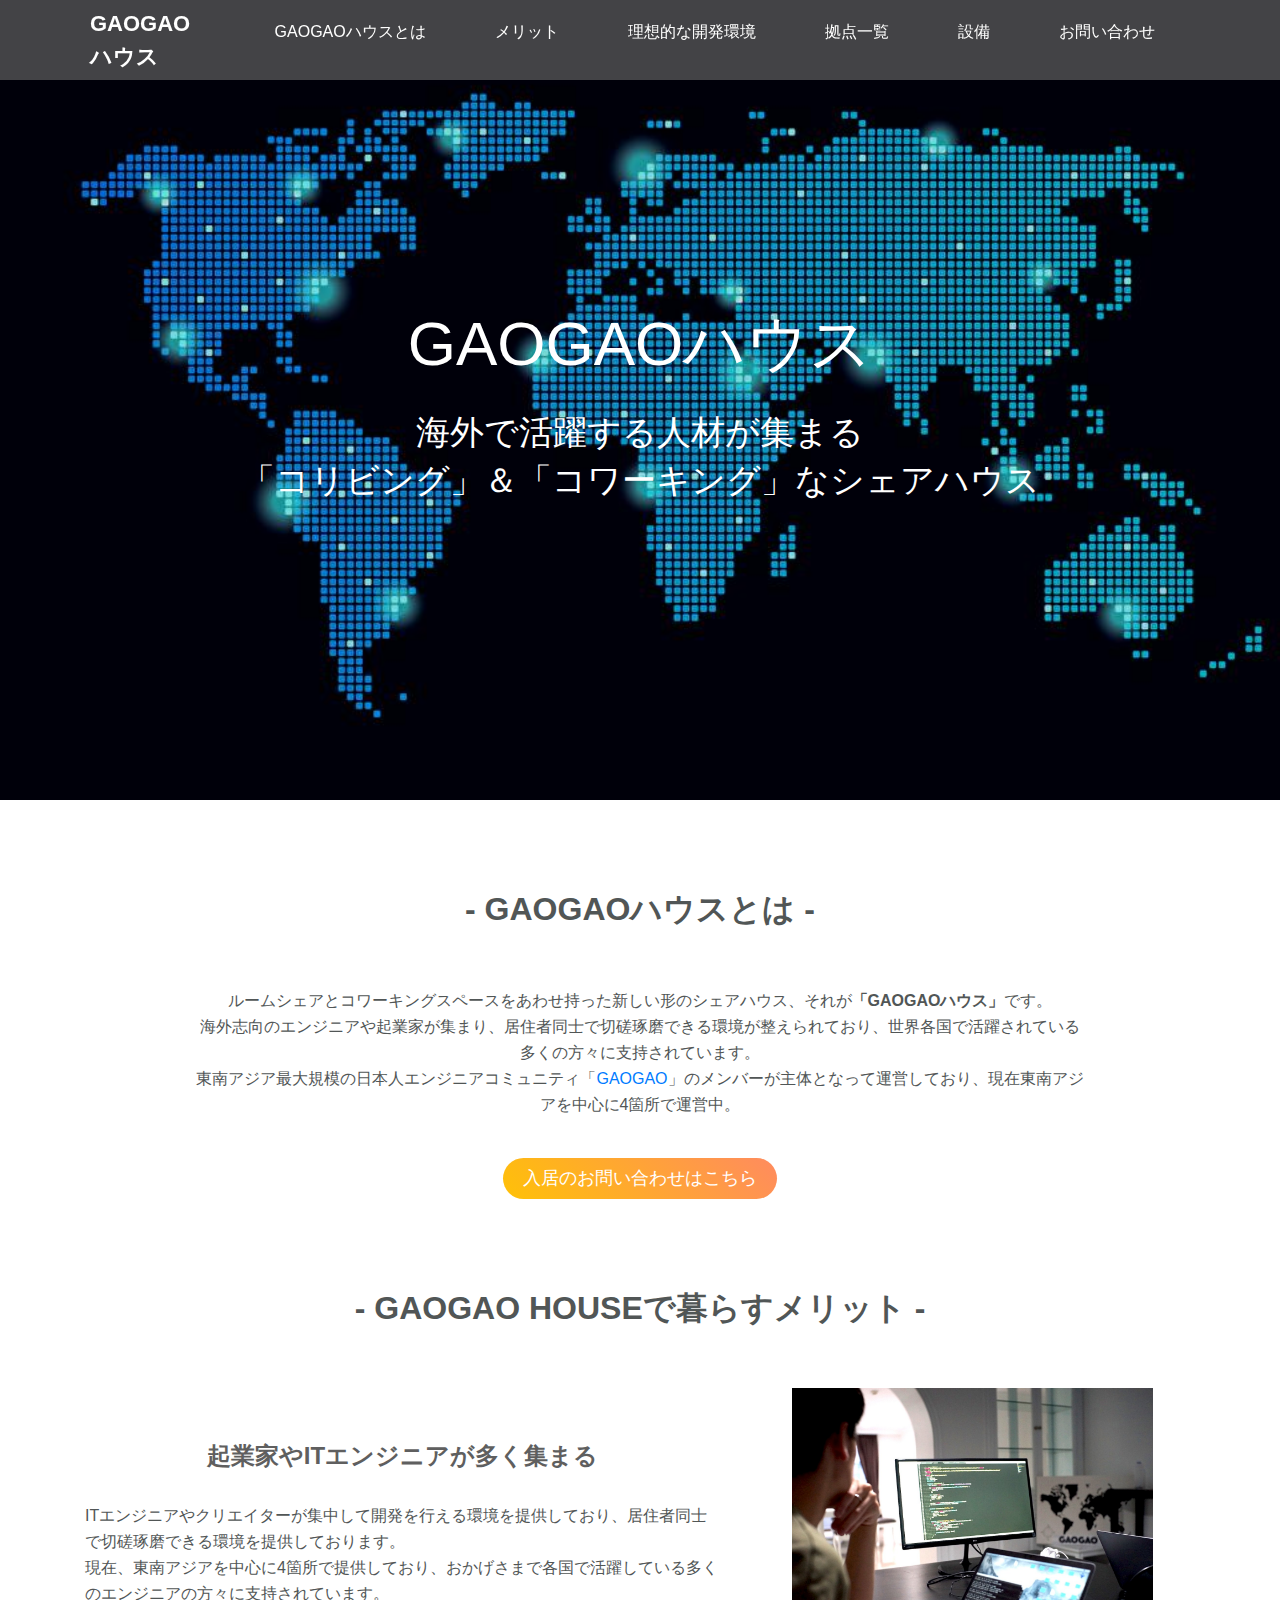
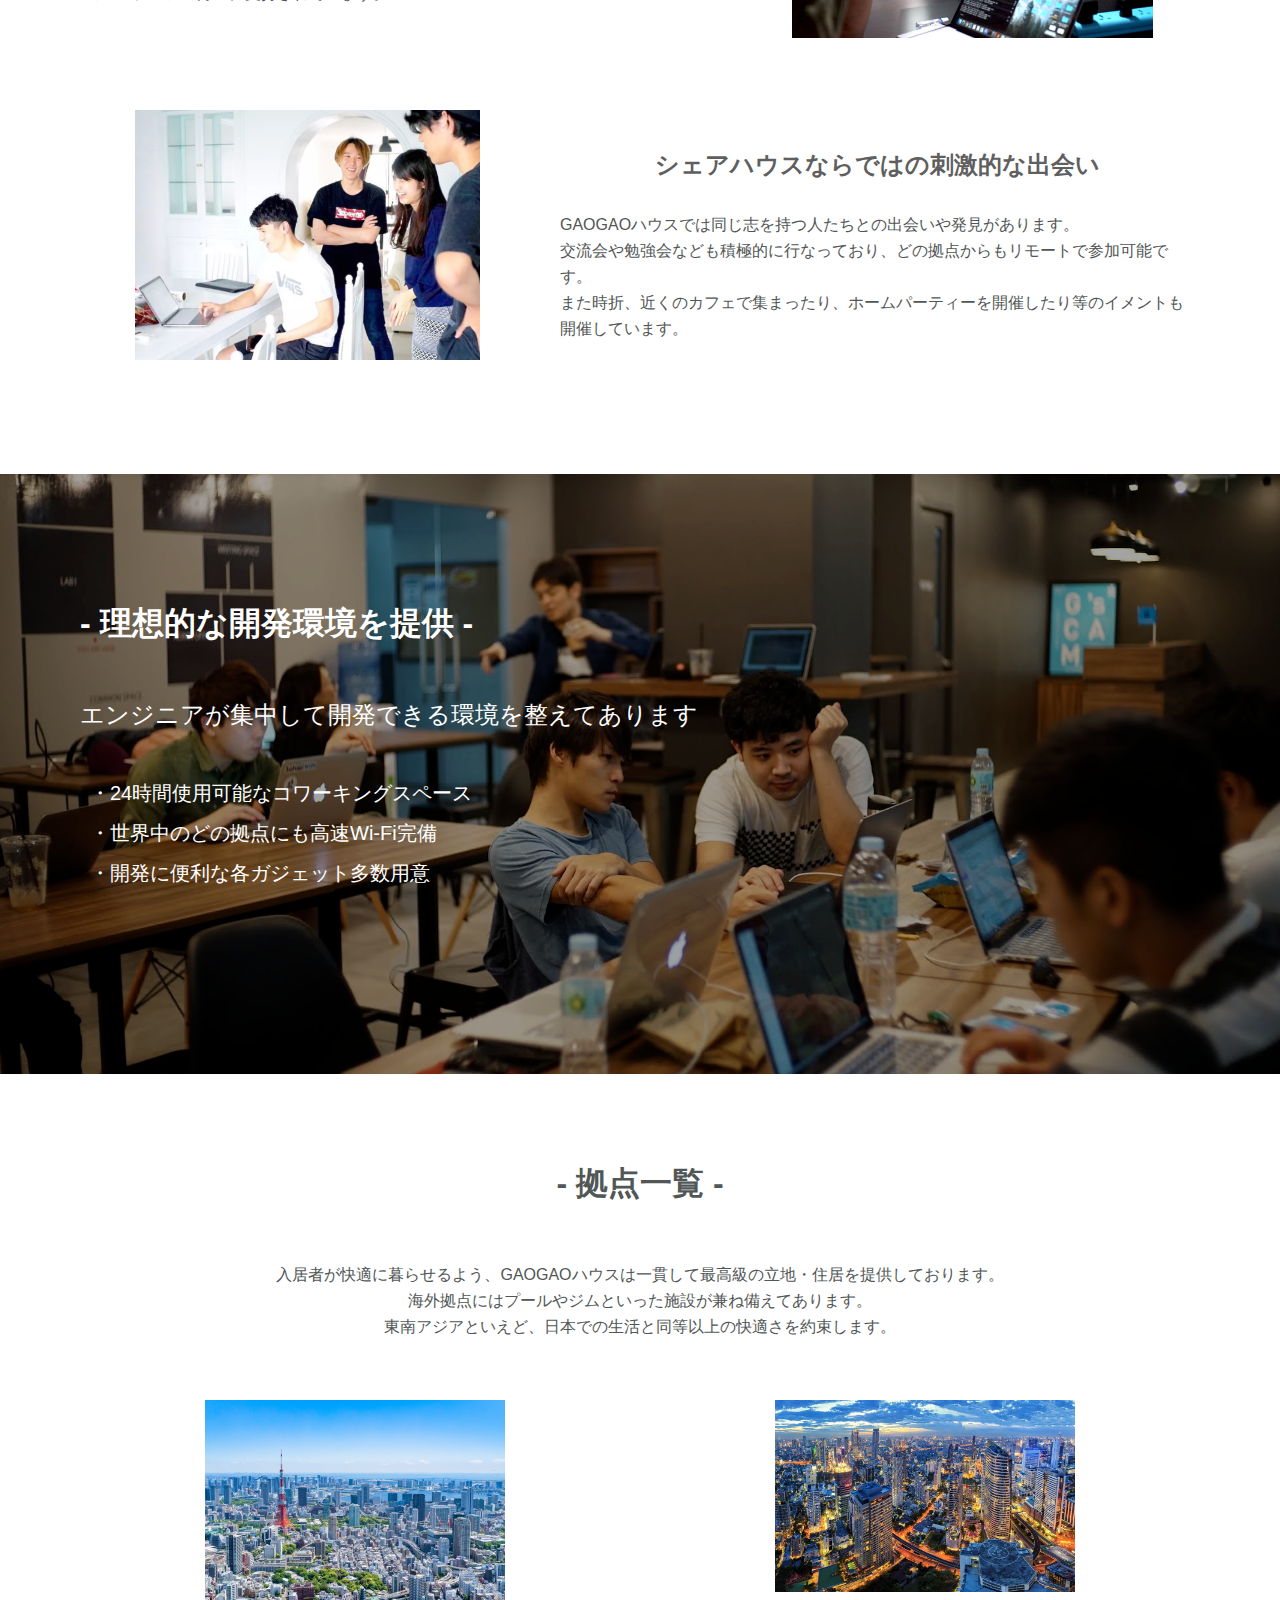
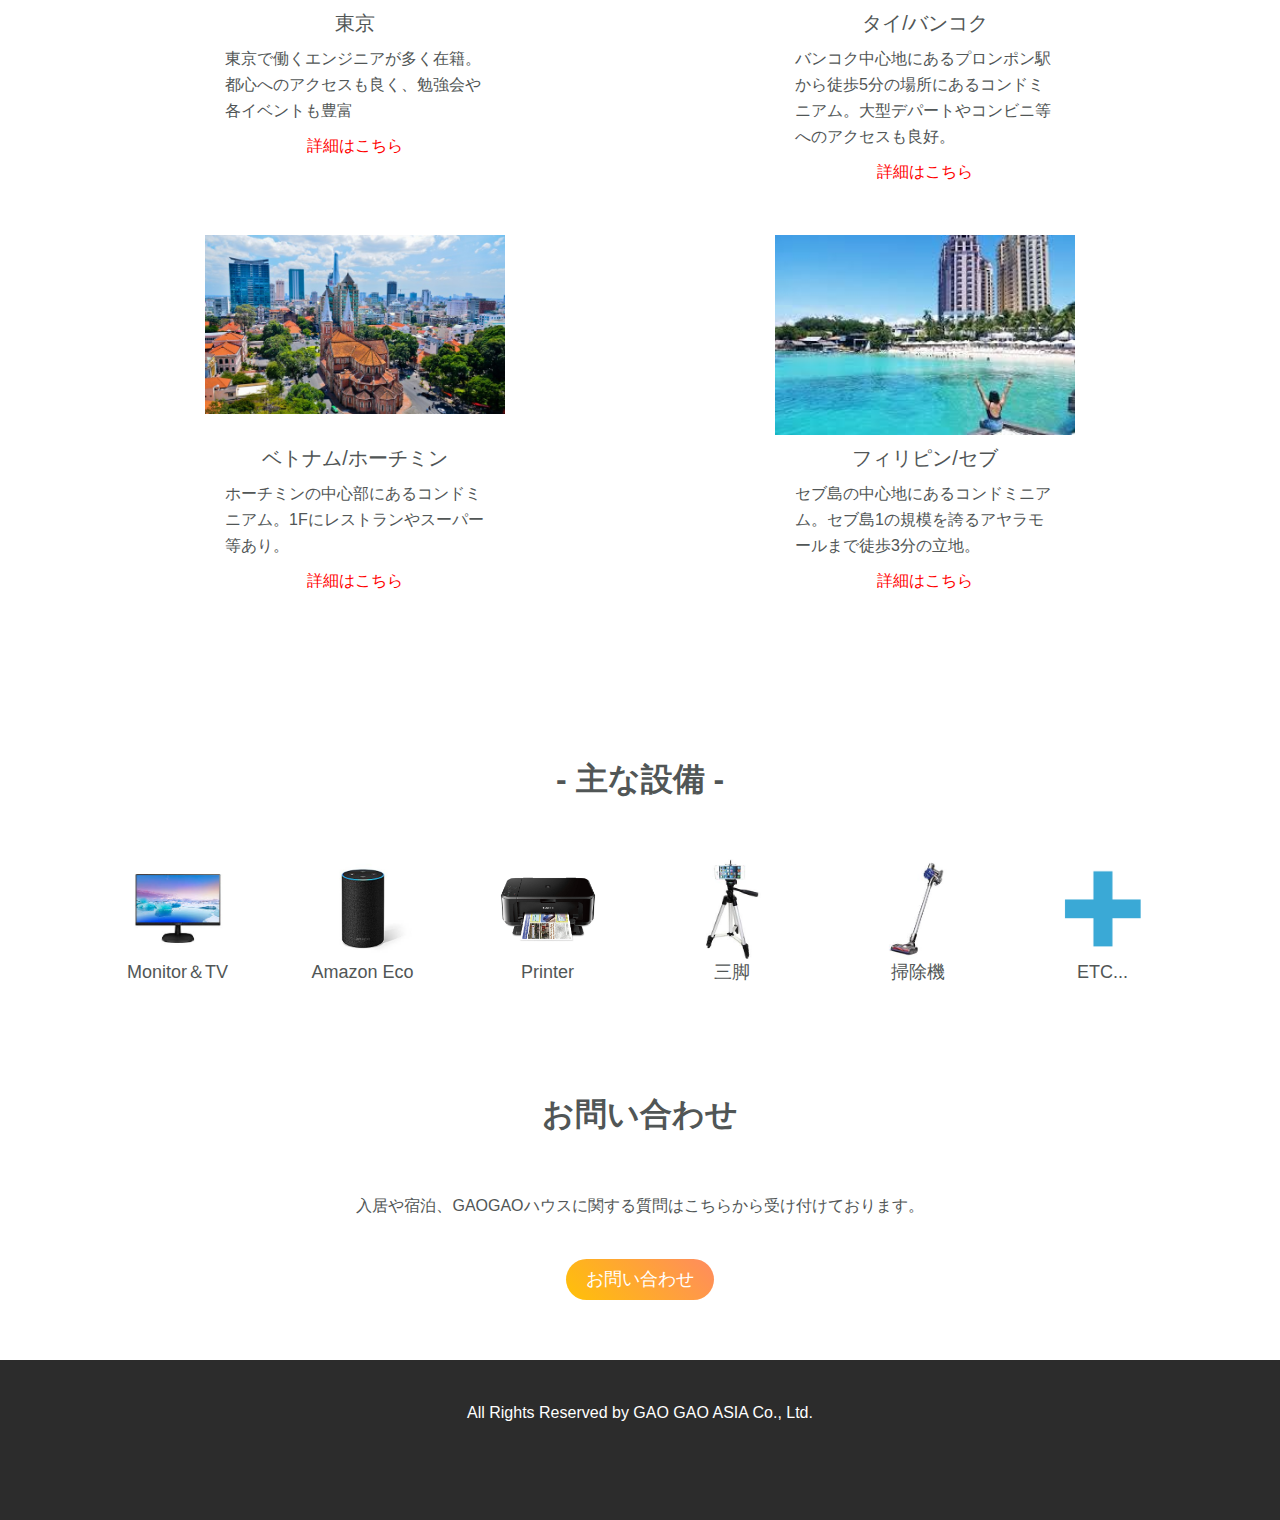
==== commit 51452326: "Merge pull request #11 from JunOK777/meta-desc" ====
--- a/index.html
+++ b/index.html
@@ -100,7 +100,10 @@
                     <div class="gaogao-box">
                         <p class="gaogao-desc">ルームシェアとコワーキングスペースをあわせ持った新しい形のシェアハウス、それが<span class="bold">「GAOGAOハウス」</span>です。</p>
                         <p class="gaogao-desc">海外志向のエンジニアや起業家が集まり、居住者同士で切磋琢磨できる環境が整えられており、世界各国で活躍されている多くの方々に支持されています。</p>
-                        <p class="mb-4 gaogao-desc">東南アジア最大規模の日本人エンジニアコミュニティ「<a target="blank" href="#">GAOGAO</a>」のメンバーが主体となって運営しており、現在東南アジアを中心に4箇所で運営中。</p>
+                        <p class="gaogao-desc">東南アジア最大規模の日本人エンジニアコミュニティ「<a target="blank" href="#">GAOGAO</a>」のメンバーが主体となって運営しており、現在東南アジアを中心に4箇所で運営中。</p>
+                        <div class="mobile-disappearing">
+                            <a class="contact_btn" target="_blank" href="#">入居のお問い合わせはこちら</a>
+                        </div>
                     </div>
             </div>
         </section>
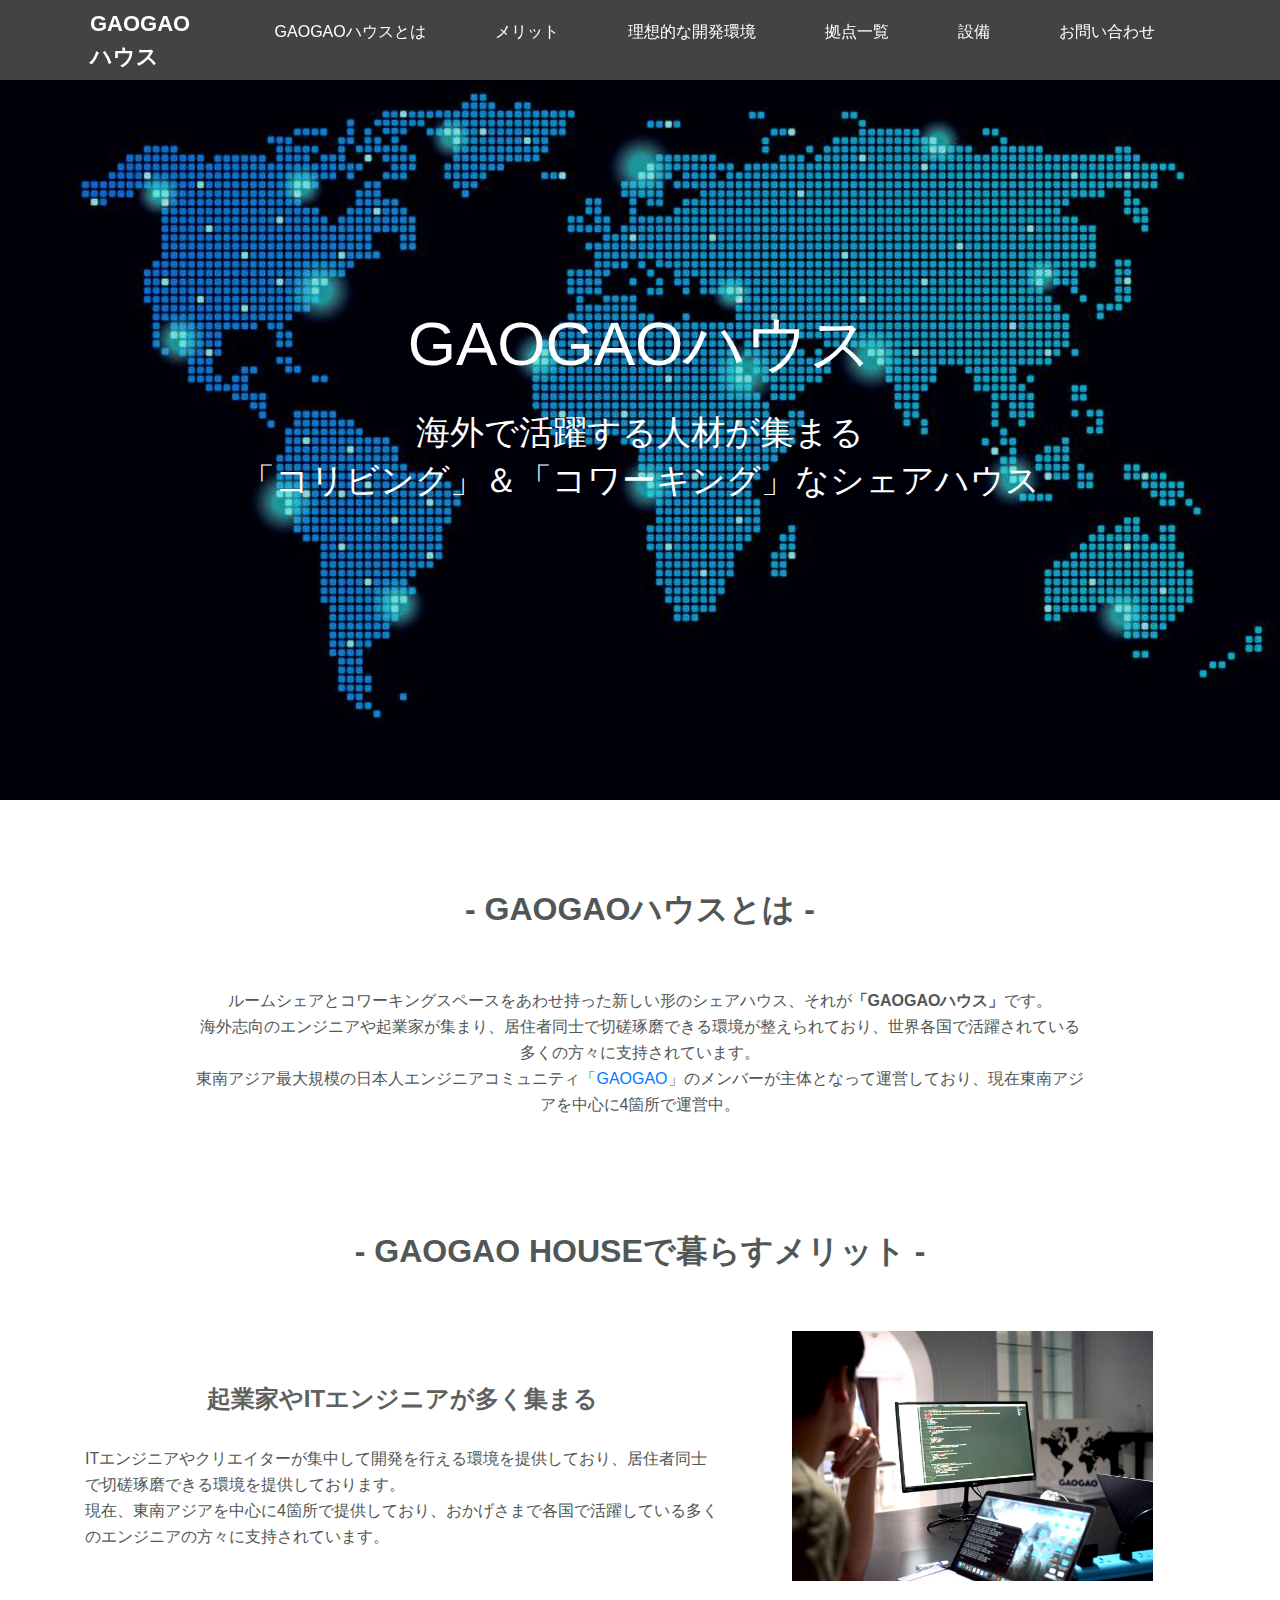
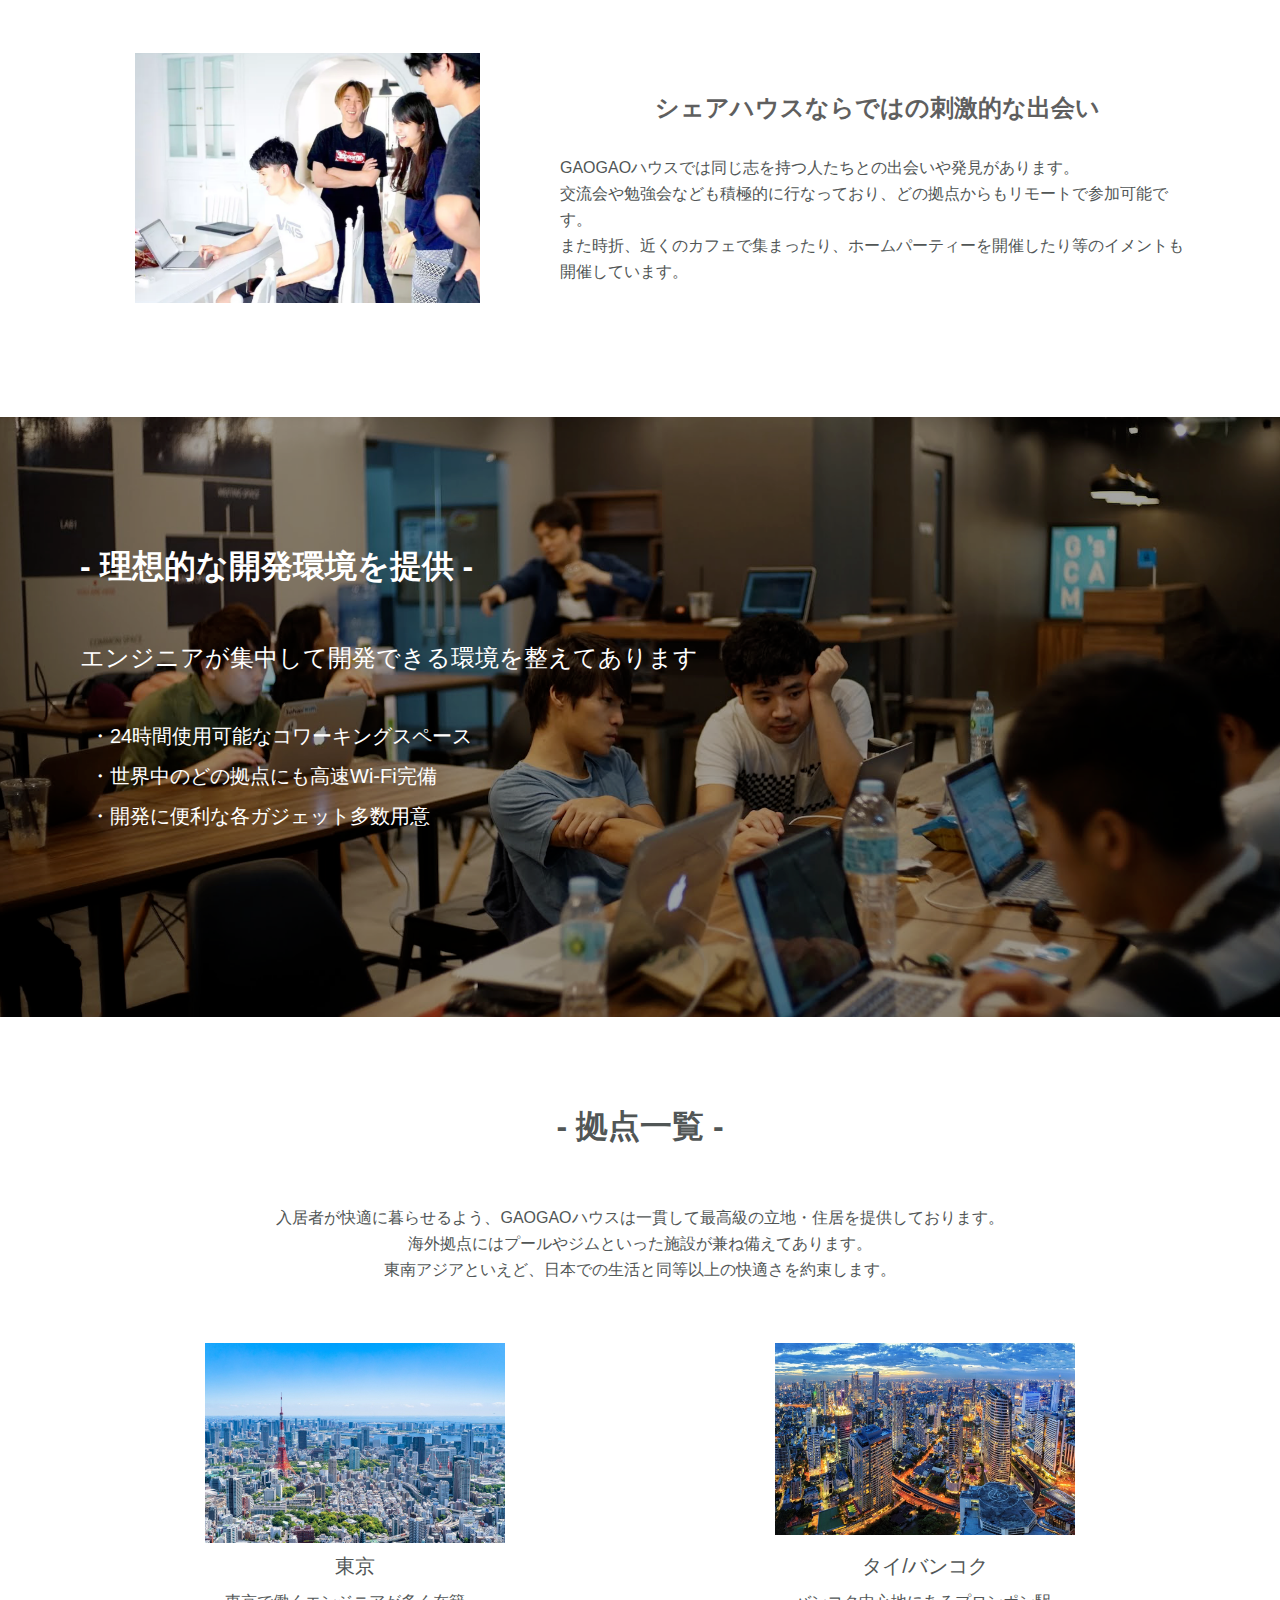
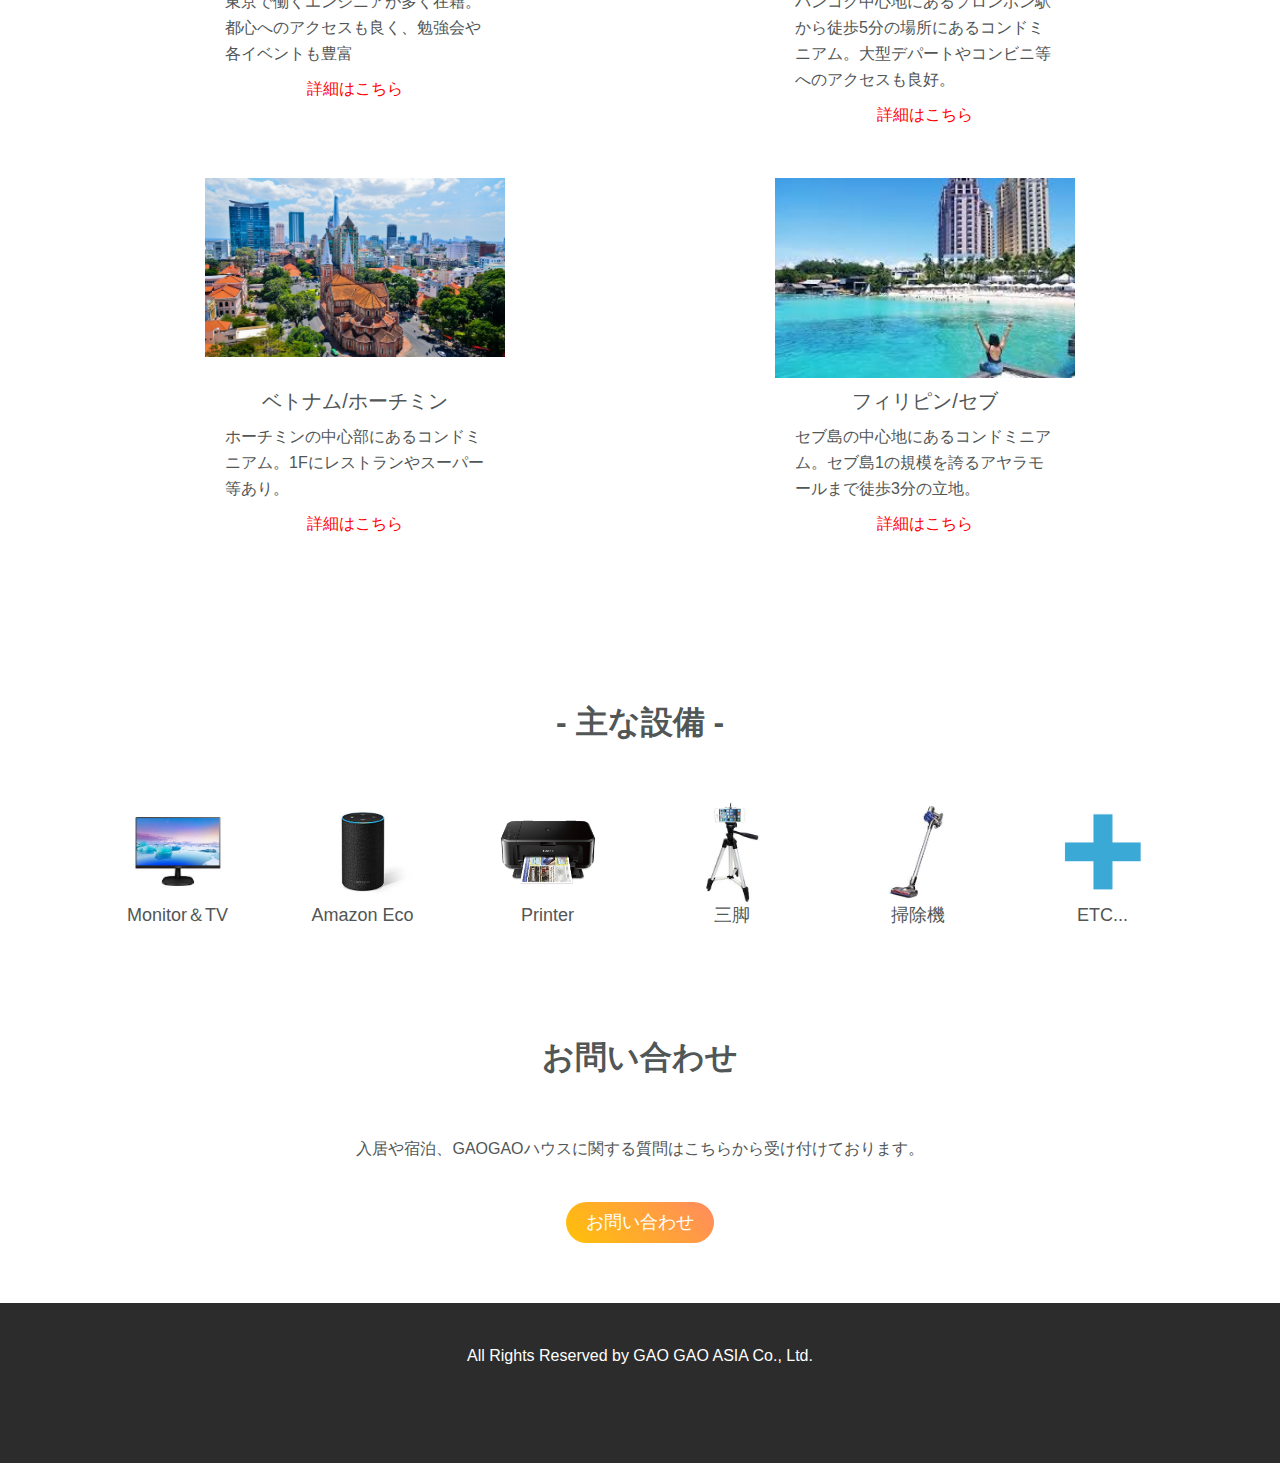
==== commit 9bbd6d4f: "put contact-link" ====
--- a/index.html
+++ b/index.html
@@ -74,7 +74,7 @@
                         <li class="global-nav__item"><a class="nav-link" style="color: white;" href="#base-list">拠点一覧</a></li>
                         <li class="global-nav__item"><a class="nav-link" style="color: white;" href="#equipments">設備</a></li>
     <!------------------ ↓後でお問い合わせ用ページのリンク貼る ------------------------>
-                        <li class="global-nav__item"><a class="nav-link" style="color: white;" href="#contact">お問い合わせ</a></li> 
+                        <li class="global-nav__item"><a target="_blank" class="nav-link" style="color: white;" href="https://docs.google.com/forms/d/e/1FAIpQLSfOfLlrJX6qBxI_ZVt-WPD9tYV3yBauKTnkUrhi5pSLs1EUCw/viewform">お問い合わせ</a></li> 
                     </ul>
                 </nav>
                 <div class="black-bg" id="js-black-bg"></div>
@@ -100,10 +100,7 @@
                     <div class="gaogao-box">
                         <p class="gaogao-desc">ルームシェアとコワーキングスペースをあわせ持った新しい形のシェアハウス、それが<span class="bold">「GAOGAOハウス」</span>です。</p>
                         <p class="gaogao-desc">海外志向のエンジニアや起業家が集まり、居住者同士で切磋琢磨できる環境が整えられており、世界各国で活躍されている多くの方々に支持されています。</p>
-                        <p class="gaogao-desc">東南アジア最大規模の日本人エンジニアコミュニティ「<a target="blank" href="#">GAOGAO</a>」のメンバーが主体となって運営しており、現在東南アジアを中心に4箇所で運営中。</p>
-                        <div class="mobile-disappearing">
-                            <a class="contact_btn" target="_blank" href="#">入居のお問い合わせはこちら</a>
-                        </div>
+                        <p class="mb-4 gaogao-desc">東南アジア最大規模の日本人エンジニアコミュニティ「<a target="_blank" href="#">GAOGAO</a>」のメンバーが主体となって運営しており、現在東南アジアを中心に4箇所で運営中。</p>
                     </div>
             </div>
         </section>
@@ -167,7 +164,7 @@
                         <div class="district-wrapper"> 
                             <p class="district-wrapper_country">東京</p>
                             <p class="district-wrapper_desc">東京で働くエンジニアが多く在籍。都心へのアクセスも良く、勉強会や各イベントも豊富</p>
-                            <a target="blank" href="https://gaogao.asia/share-house/" class="district-wrapper_url">詳細はこちら</a>
+                            <a target="_blank" href="https://gaogao.asia/share-house/" class="district-wrapper_url">詳細はこちら</a>
                         </div>
                     </div>
                     <div class="base-container col-lg-6">
@@ -177,7 +174,7 @@
                         <div class="district-wrapper"> 
                             <p class="district-wrapper_country">タイ/バンコク</p>
                             <p class="district-wrapper_desc">バンコク中心地にあるプロンポン駅から徒歩5分の場所にあるコンドミニアム。大型デパートやコンビニ等へのアクセスも良好。</p>
-                            <a target="blank" href="https://gaogao.asia/share-house/" class="district-wrapper_url">詳細はこちら</a>
+                            <a target="_blank" href="https://gaogao.asia/share-house/" class="district-wrapper_url">詳細はこちら</a>
                         </div>
                     </div>
                     <div class="base-container col-lg-6">
@@ -187,7 +184,7 @@
                         <div class="district-wrapper"> 
                             <p class="district-wrapper_country">ベトナム/ホーチミン</p>
                             <p class="district-wrapper_desc">ホーチミンの中心部にあるコンドミニアム。1Fにレストランやスーパー等あり。</p>
-                            <a target="blank" href="https://gaogao.asia/2019/03/22/3601/" class="district-wrapper_url">詳細はこちら</a>
+                            <a target="_blank" href="https://gaogao.asia/2019/03/22/3601/" class="district-wrapper_url">詳細はこちら</a>
                         </div>
                     </div>
                     <div class="base-container col-lg-6">
@@ -197,7 +194,7 @@
                         <div class="district-wrapper"> 
                             <p class="district-wrapper_country">フィリピン/セブ</p>
                             <p class="district-wrapper_desc">セブ島の中心地にあるコンドミニアム。セブ島1の規模を誇るアヤラモールまで徒歩3分の立地。</p>
-                            <a target="blank" href="https://gaogao.asia/share-house/" class="district-wrapper_url">詳細はこちら</a>
+                            <a target="_blank" href="https://gaogao.asia/share-house/" class="district-wrapper_url">詳細はこちら</a>
                         </div>
                     </div>
                 </div>
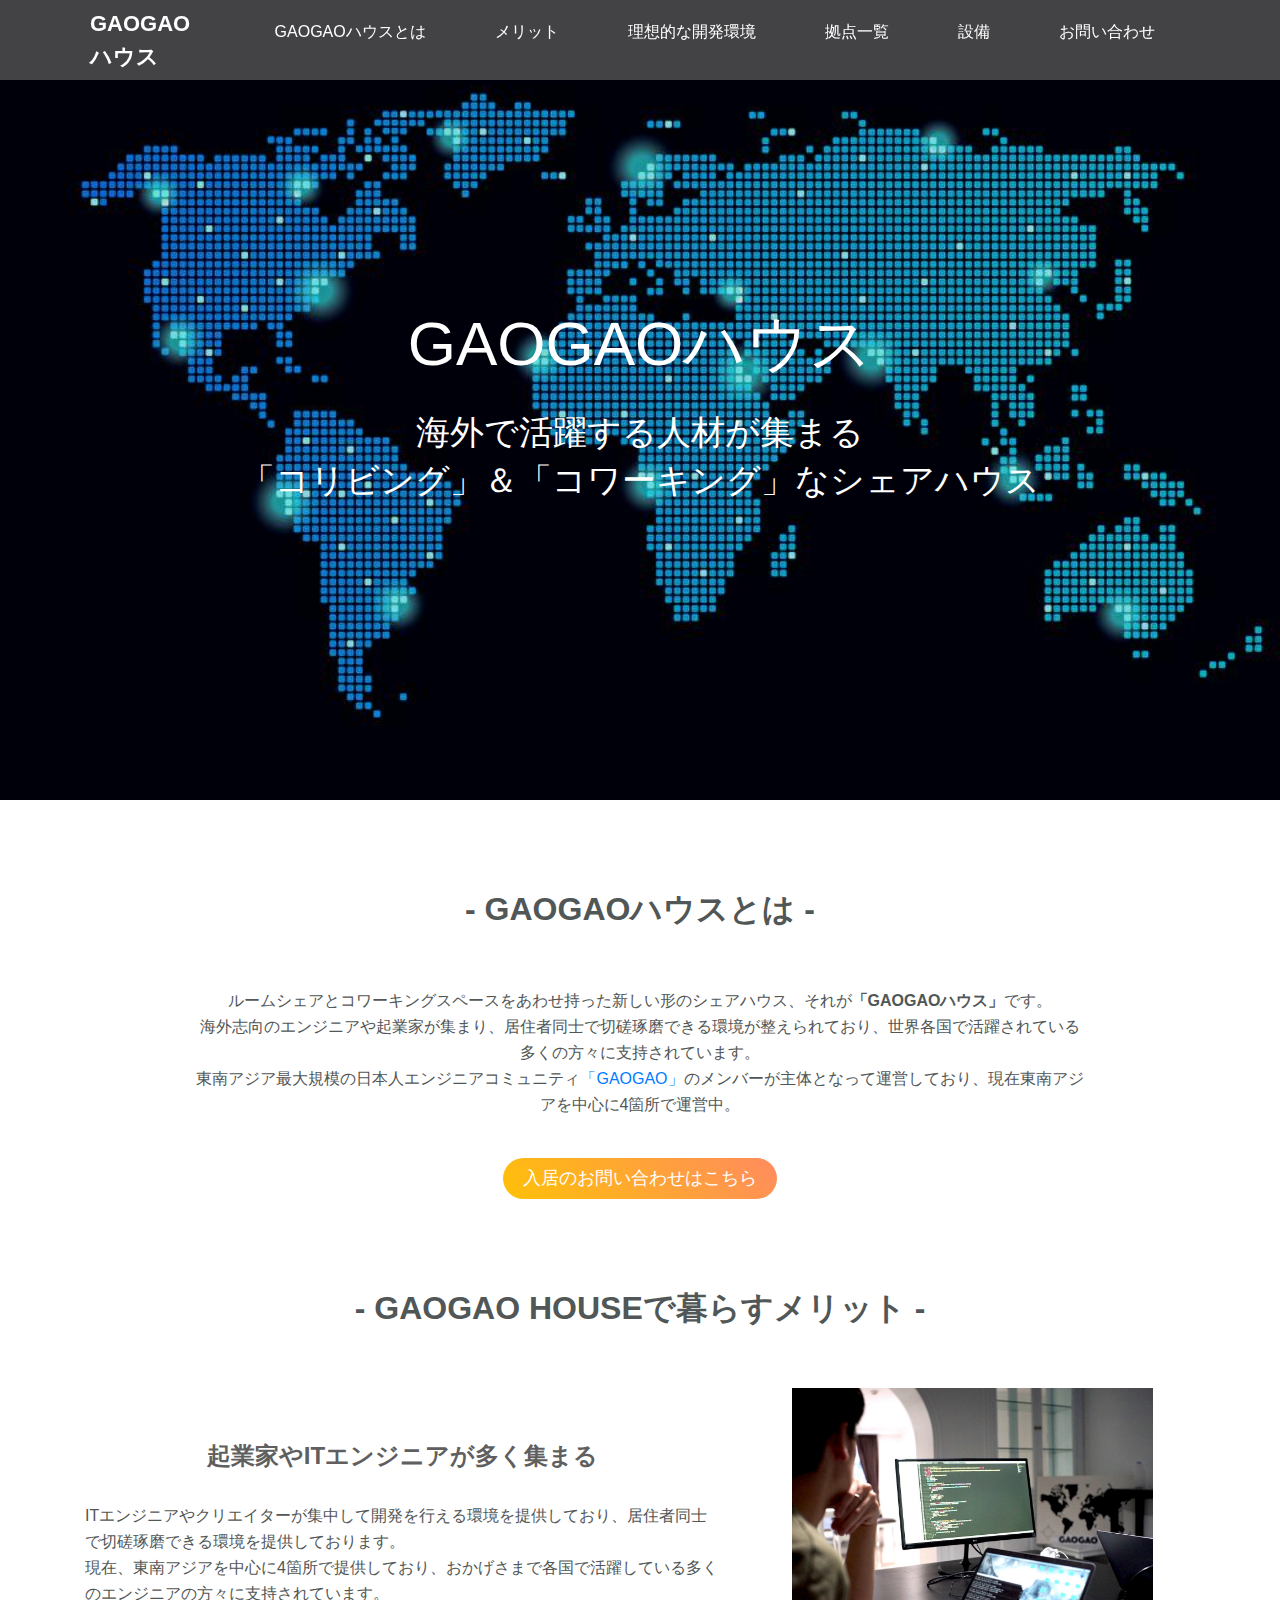
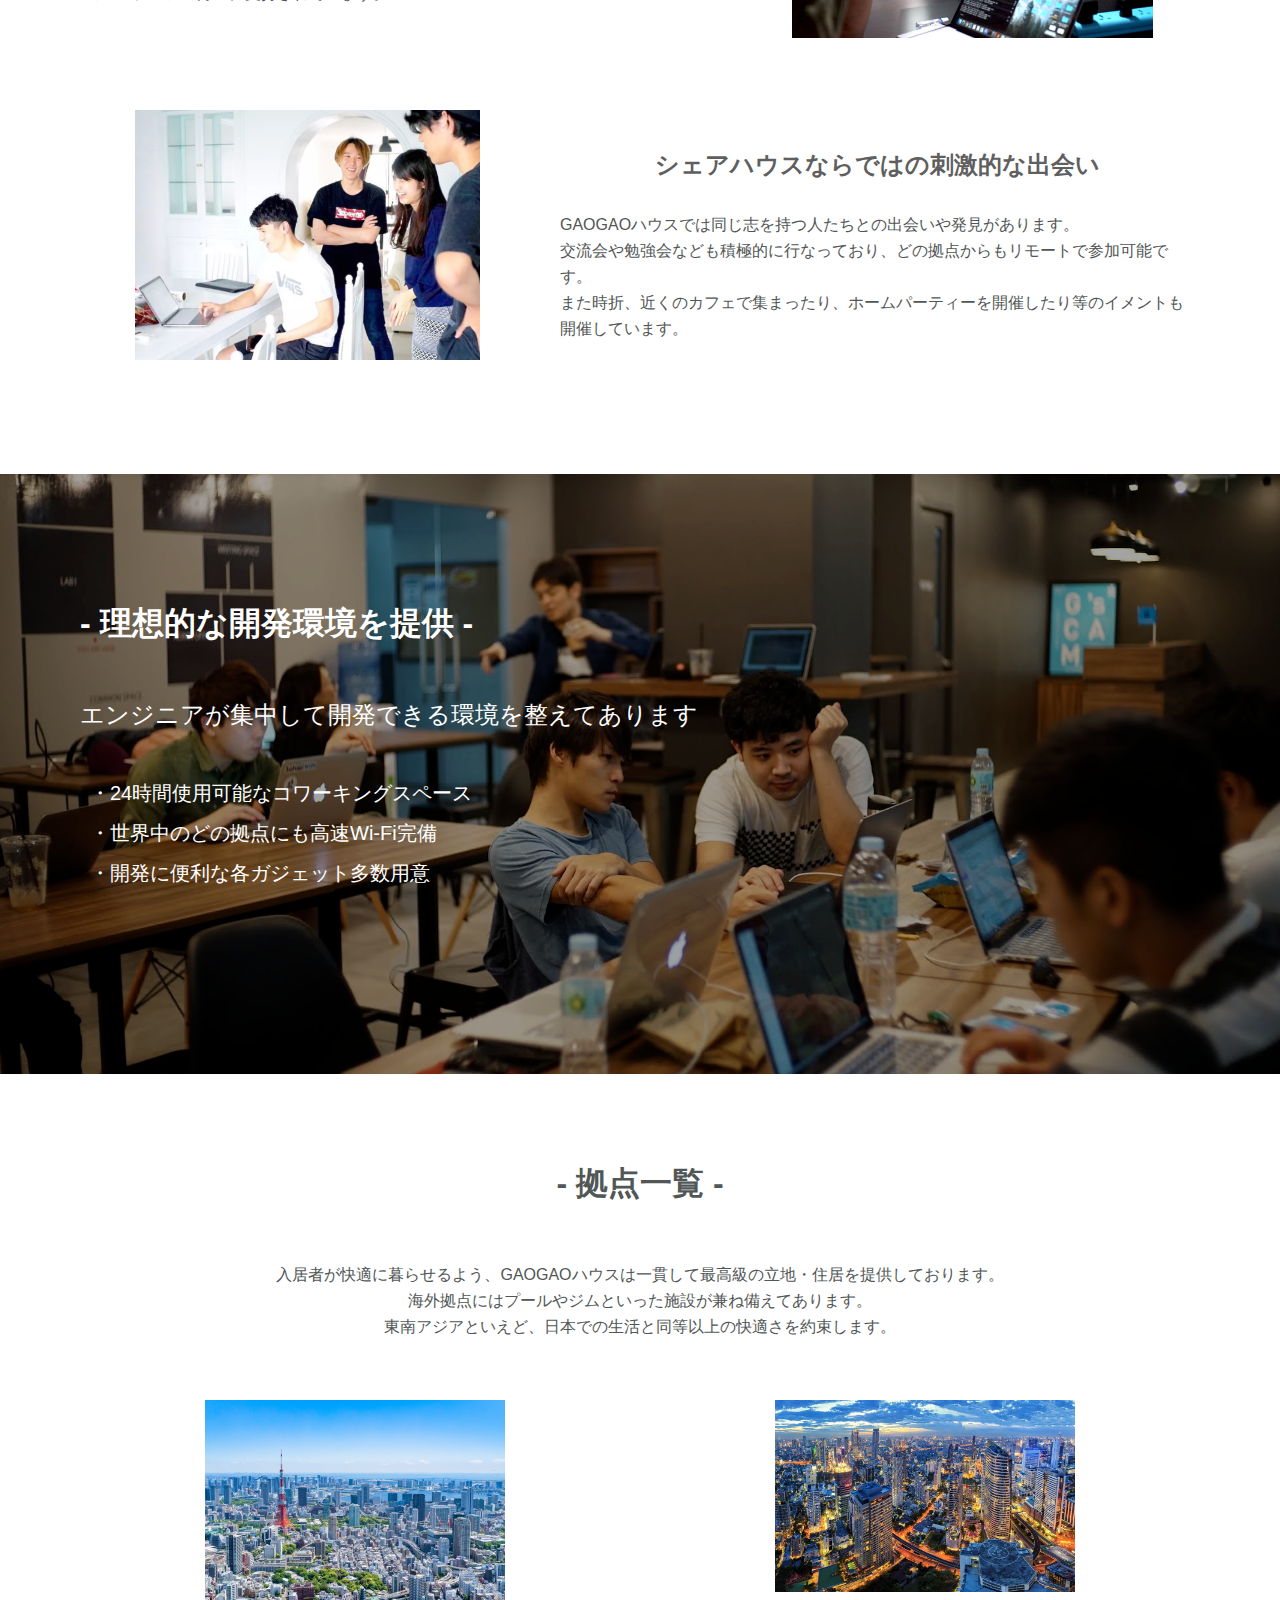
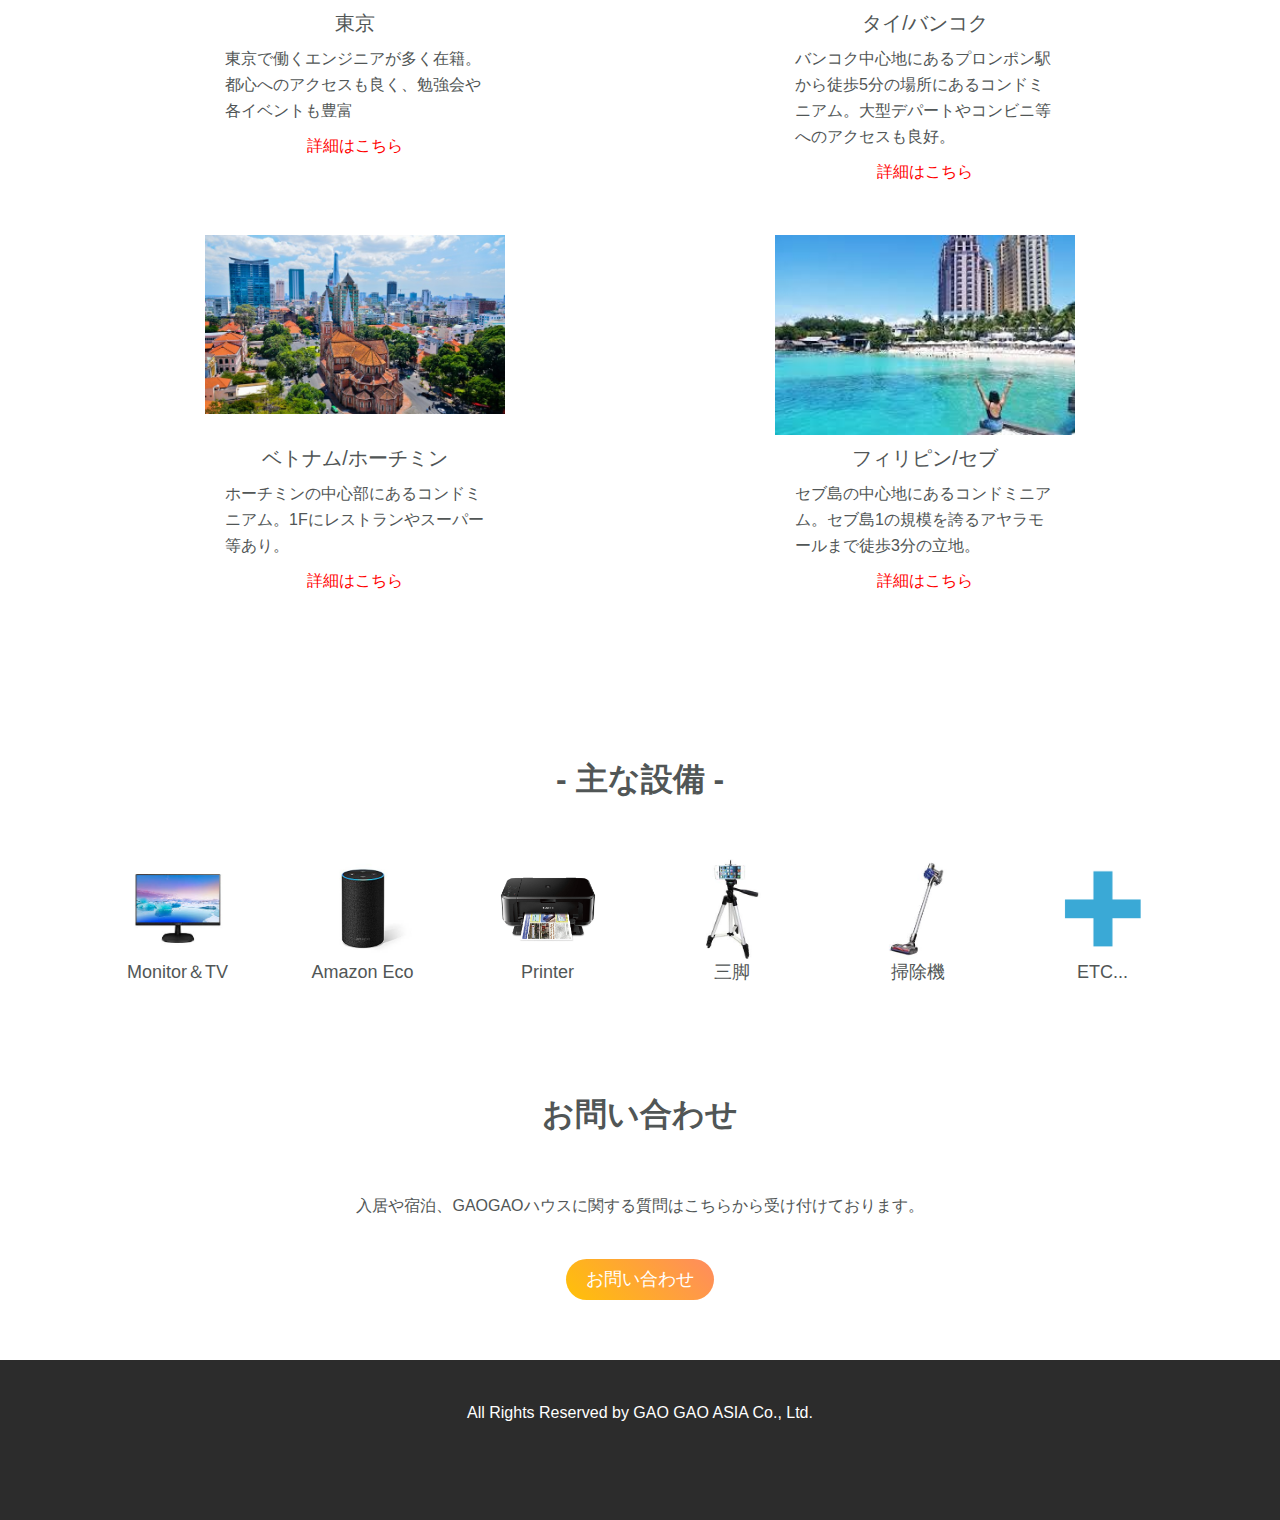
==== commit 1ab91ff3: "Merge branch 'master' into meta-desc" ====
--- a/index.html
+++ b/index.html
@@ -100,7 +100,10 @@
                     <div class="gaogao-box">
                         <p class="gaogao-desc">ルームシェアとコワーキングスペースをあわせ持った新しい形のシェアハウス、それが<span class="bold">「GAOGAOハウス」</span>です。</p>
                         <p class="gaogao-desc">海外志向のエンジニアや起業家が集まり、居住者同士で切磋琢磨できる環境が整えられており、世界各国で活躍されている多くの方々に支持されています。</p>
-                        <p class="mb-4 gaogao-desc">東南アジア最大規模の日本人エンジニアコミュニティ「<a target="_blank" href="#">GAOGAO</a>」のメンバーが主体となって運営しており、現在東南アジアを中心に4箇所で運営中。</p>
+                        <p class="gaogao-desc">東南アジア最大規模の日本人エンジニアコミュニティ<a target="_blank" href="https://gaogao.asia/">「GAOGAO」</a>のメンバーが主体となって運営しており、現在東南アジアを中心に4箇所で運営中。</p>
+                        <div class="mobile-disappearing">
+                            <a class="contact_btn" target="_blank" href="https://docs.google.com/forms/d/e/1FAIpQLSfOfLlrJX6qBxI_ZVt-WPD9tYV3yBauKTnkUrhi5pSLs1EUCw/viewform">入居のお問い合わせはこちら</a>
+                        </div>
                     </div>
             </div>
         </section>
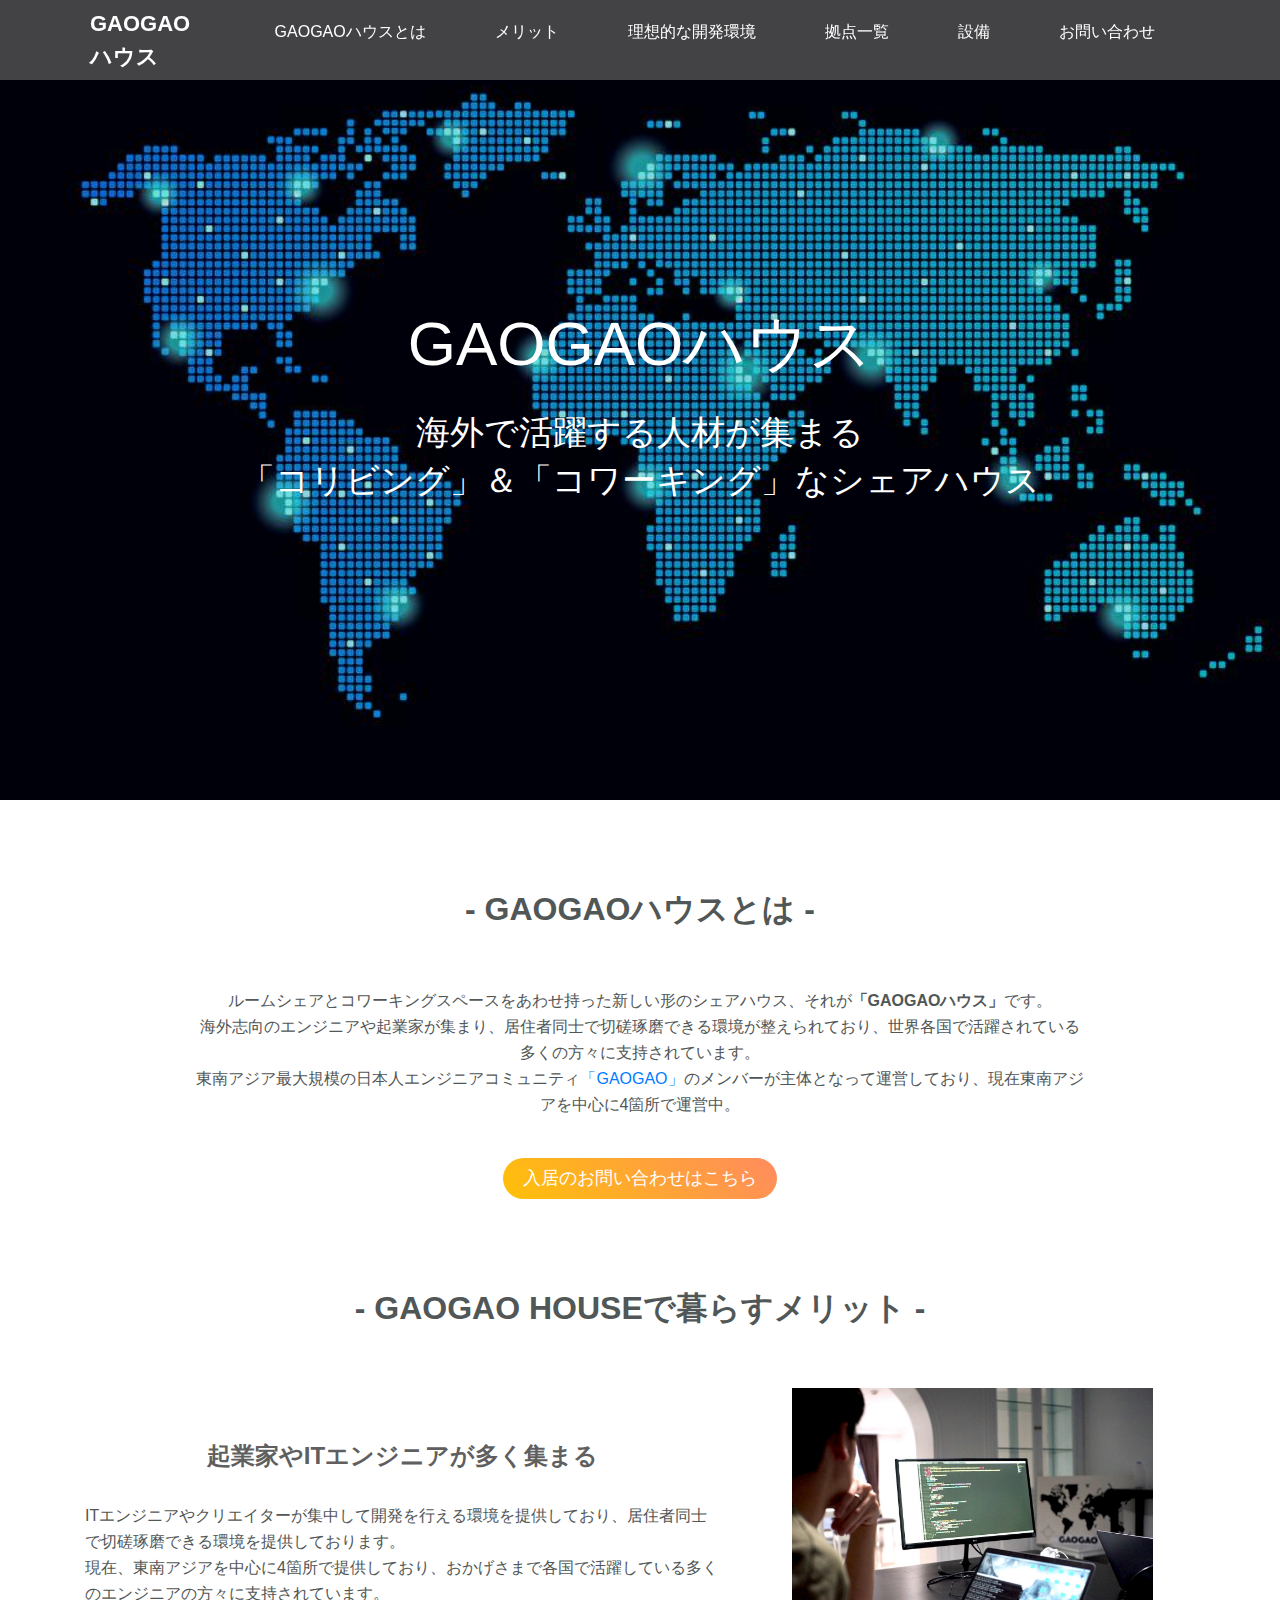
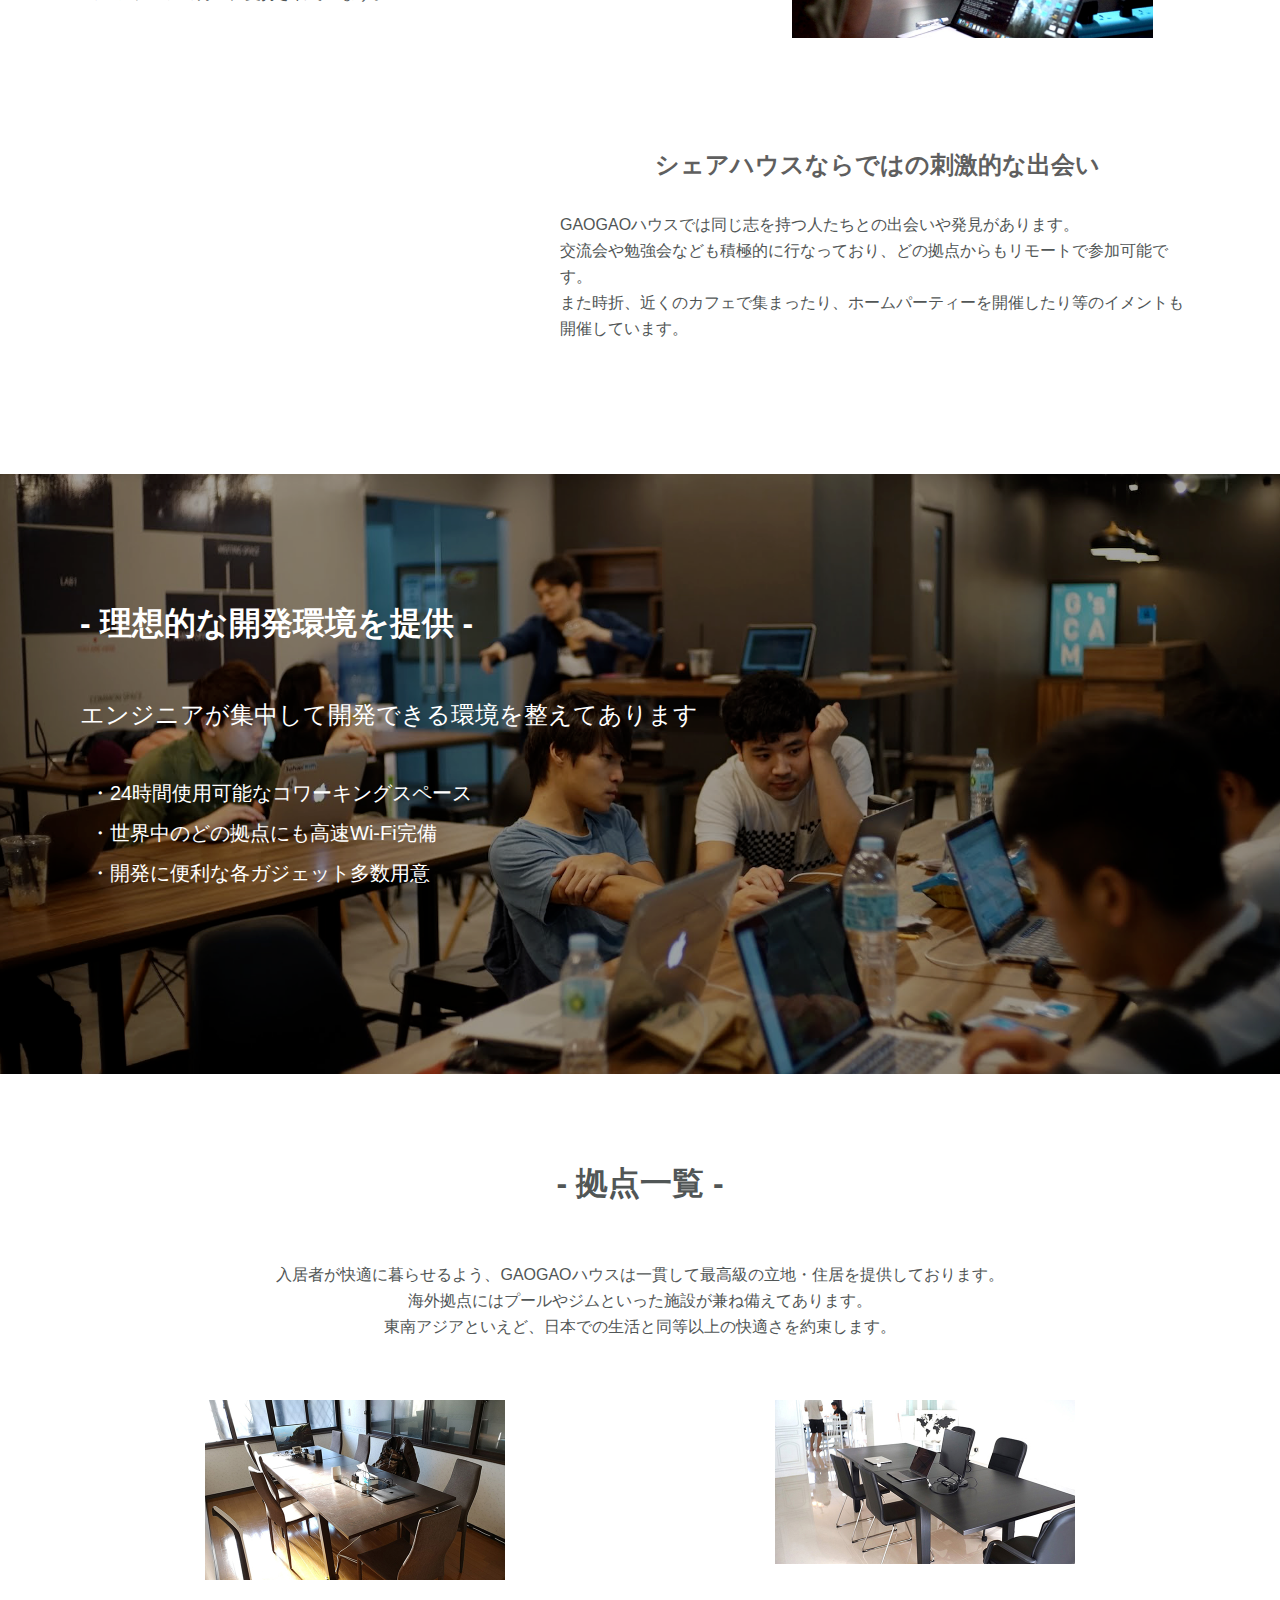
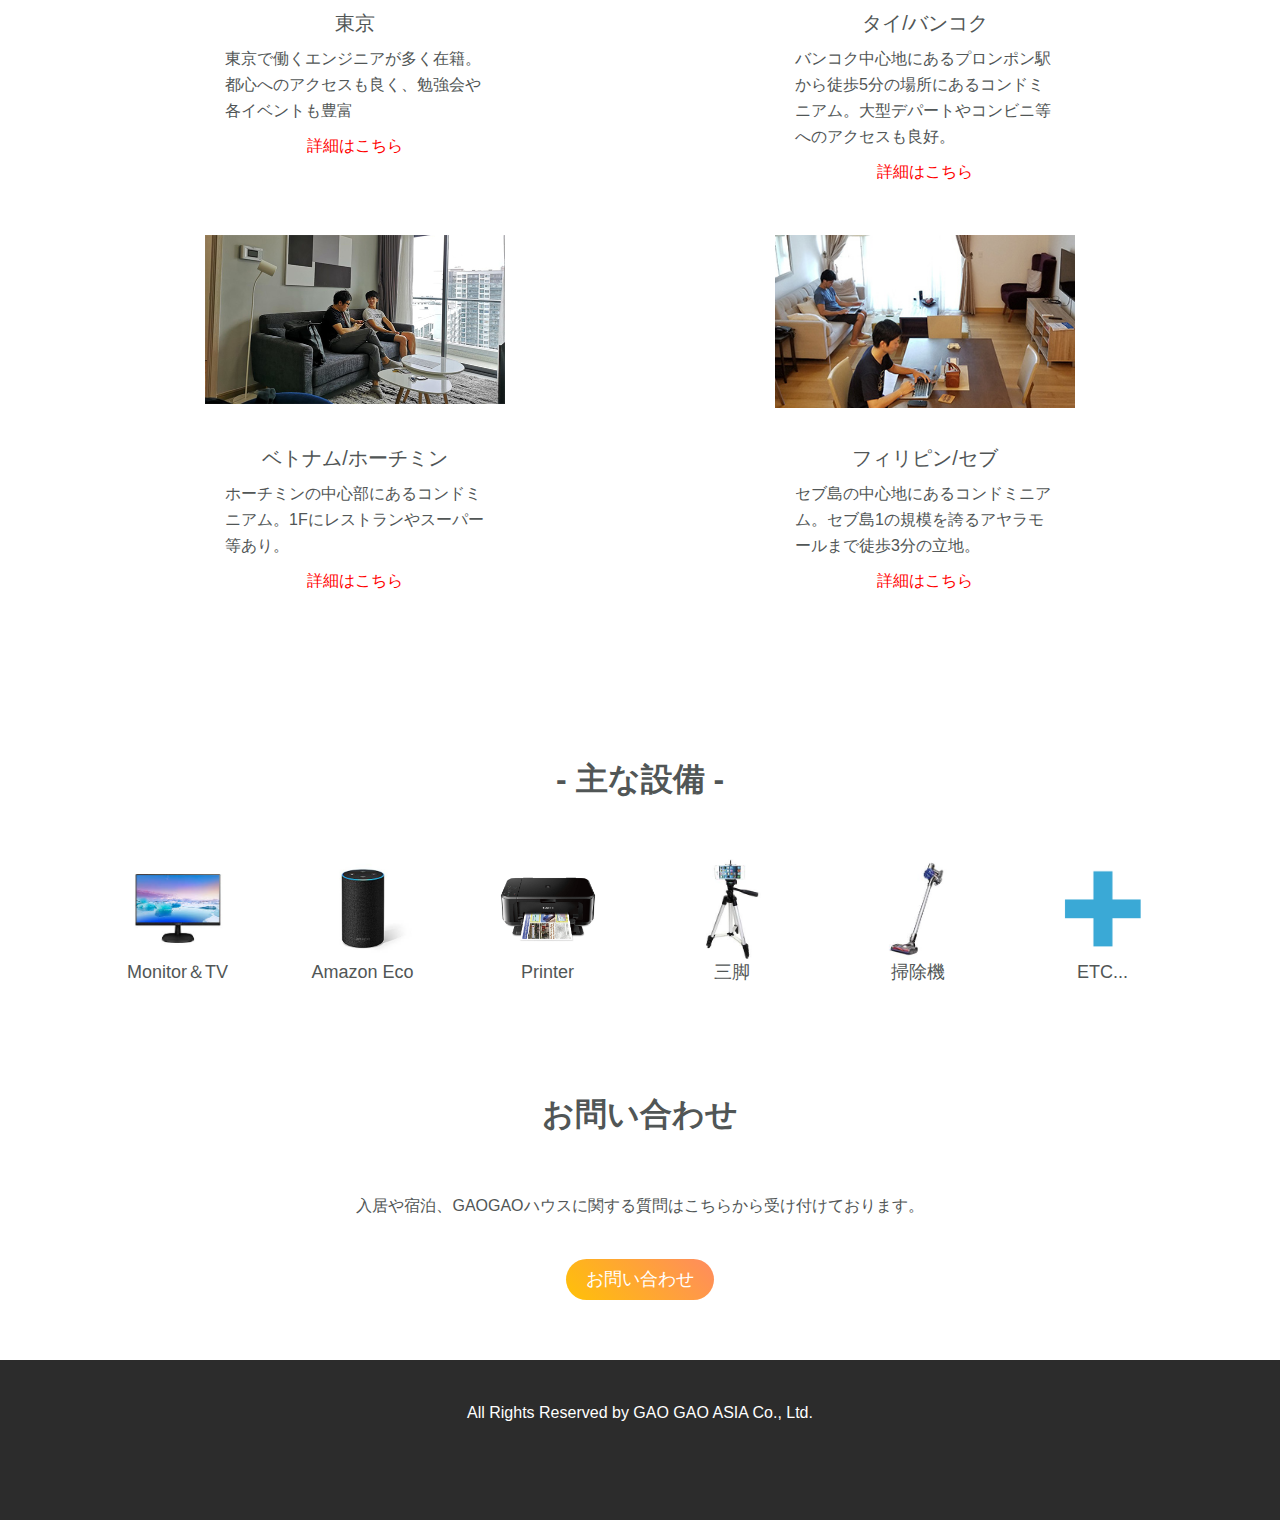
==== commit 7a8e2350: "change pictures" ====
--- a/index.html
+++ b/index.html
@@ -65,6 +65,7 @@
                     <span class="hamburger__line hamburger__line--3"></span>
                 </div>
             </div>
+    <!---------------- ハンバーガーメニュー ------------------>
             <div class="hamburger-menu">
                 <nav class="global-nav">
                     <ul class="global-nav__list">
@@ -73,15 +74,12 @@
                         <li class="global-nav__item"><a class="nav-link" style="color: white;" href="#ideal-env">理想的な開発環境</a></li>
                         <li class="global-nav__item"><a class="nav-link" style="color: white;" href="#base-list">拠点一覧</a></li>
                         <li class="global-nav__item"><a class="nav-link" style="color: white;" href="#equipments">設備</a></li>
-    <!------------------ ↓後でお問い合わせ用ページのリンク貼る ------------------------>
                         <li class="global-nav__item"><a target="_blank" class="nav-link" style="color: white;" href="https://docs.google.com/forms/d/e/1FAIpQLSfOfLlrJX6qBxI_ZVt-WPD9tYV3yBauKTnkUrhi5pSLs1EUCw/viewform">お問い合わせ</a></li> 
                     </ul>
                 </nav>
                 <div class="black-bg" id="js-black-bg"></div>
             </div>
         </div>
-    <!---------------- ハンバーガーメニュー ------------------>
-        
     <!---------------- header ------------------>
         <header id="top">
             <div class="header-wrapper">
@@ -162,7 +160,7 @@
                 <div class="base-wrapper row">
                     <div class="base-container col-lg-6">
                         <div class="image-wrapper">
-                            <img src="image/seesight/tokyo2.jpg" width="300px" alt="tokyo">
+                            <img src="image/room/tokyo.jpg" width="300px" alt="tokyo">
                         </div>
                         <div class="district-wrapper"> 
                             <p class="district-wrapper_country">東京</p>
@@ -172,7 +170,7 @@
                     </div>
                     <div class="base-container col-lg-6">
                         <div class="image-wrapper">
-                            <img src="image/seesight/bangkok.jpg" width="300px" alt="bangkok">
+                            <img src="image/room/bangkok.jpg" width="300px" alt="bangkok">
                         </div>
                         <div class="district-wrapper"> 
                             <p class="district-wrapper_country">タイ/バンコク</p>
@@ -182,7 +180,7 @@
                     </div>
                     <div class="base-container col-lg-6">
                         <div class="image-wrapper">
-                            <img src="image/seesight/vietnum.jpg" width="300px" alt="hotimin">
+                            <img src="image/room/hochimin.jpg" width="300px" alt="hotimin">
                         </div>
                         <div class="district-wrapper"> 
                             <p class="district-wrapper_country">ベトナム/ホーチミン</p>
@@ -192,7 +190,7 @@
                     </div>
                     <div class="base-container col-lg-6">
                         <div class="image-wrapper">
-                            <img src="image/seesight/cebu.jpg" width="300px" alt="cebu">
+                            <img src="image/room/cebu.jpg" width="300px" alt="cebu">
                         </div>
                         <div class="district-wrapper"> 
                             <p class="district-wrapper_country">フィリピン/セブ</p>
@@ -243,12 +241,12 @@
                 <h2 class="h2-title">お問い合わせ</h2>
                 <p>入居や宿泊、GAOGAOハウスに関する質問はこちらから受け付けております。</p>
                 <div class="contact-button-box">
-                    <a class="contact_btn" target="_blank" href="#">お問い合わせ</a>
+                    <a class="contact_btn" target="_blank" href="https://docs.google.com/forms/d/e/1FAIpQLSfOfLlrJX6qBxI_ZVt-WPD9tYV3yBauKTnkUrhi5pSLs1EUCw/viewform">お問い合わせ</a>
                 </div>
             </div>
         </section>
         <div class="contact_fixed">
-            <a class="contact_fixed_btn" target="_blank" href="#">入居のお問い合わせはこちら</a>
+            <a class="contact_fixed_btn" target="_blank" href="https://docs.google.com/forms/d/e/1FAIpQLSfOfLlrJX6qBxI_ZVt-WPD9tYV3yBauKTnkUrhi5pSLs1EUCw/viewform">入居のお問い合わせはこちら</a>
         </div>
     </main>
     <footer class="footer" data-background-color="black">
